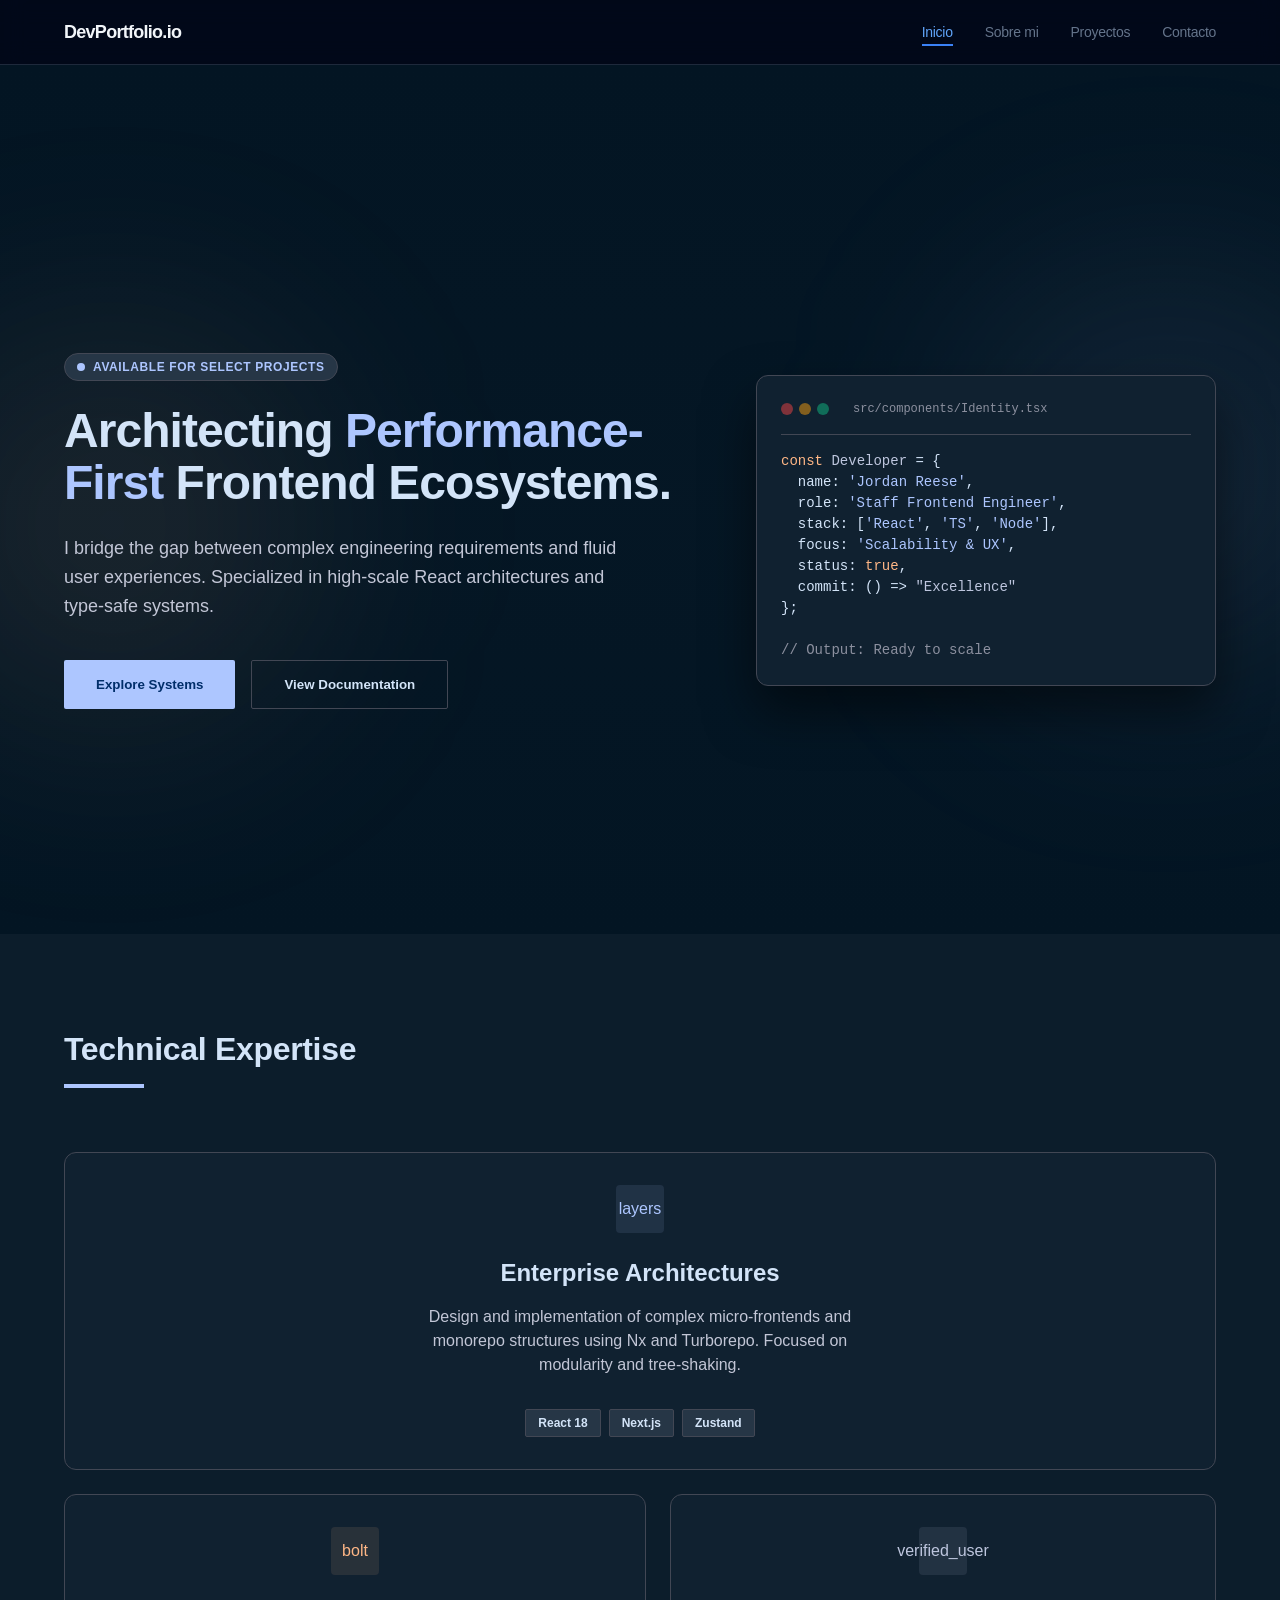
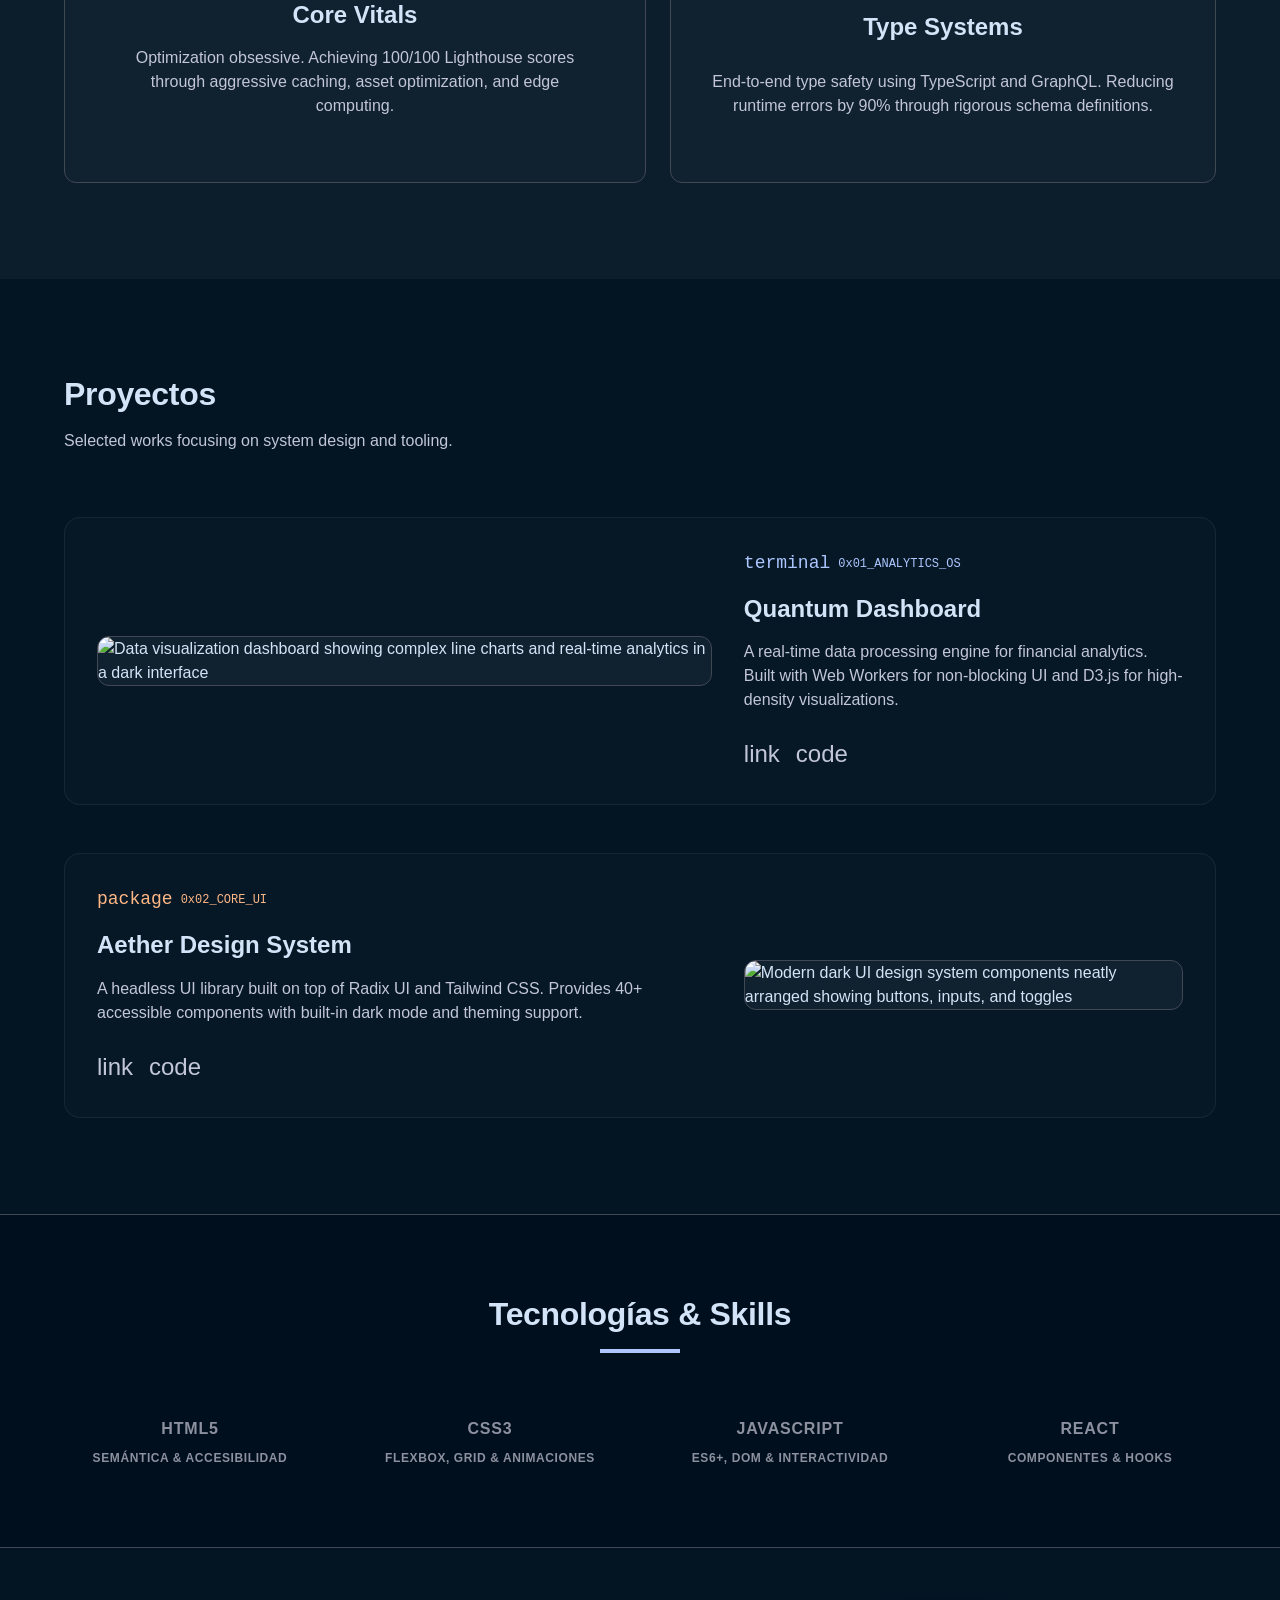
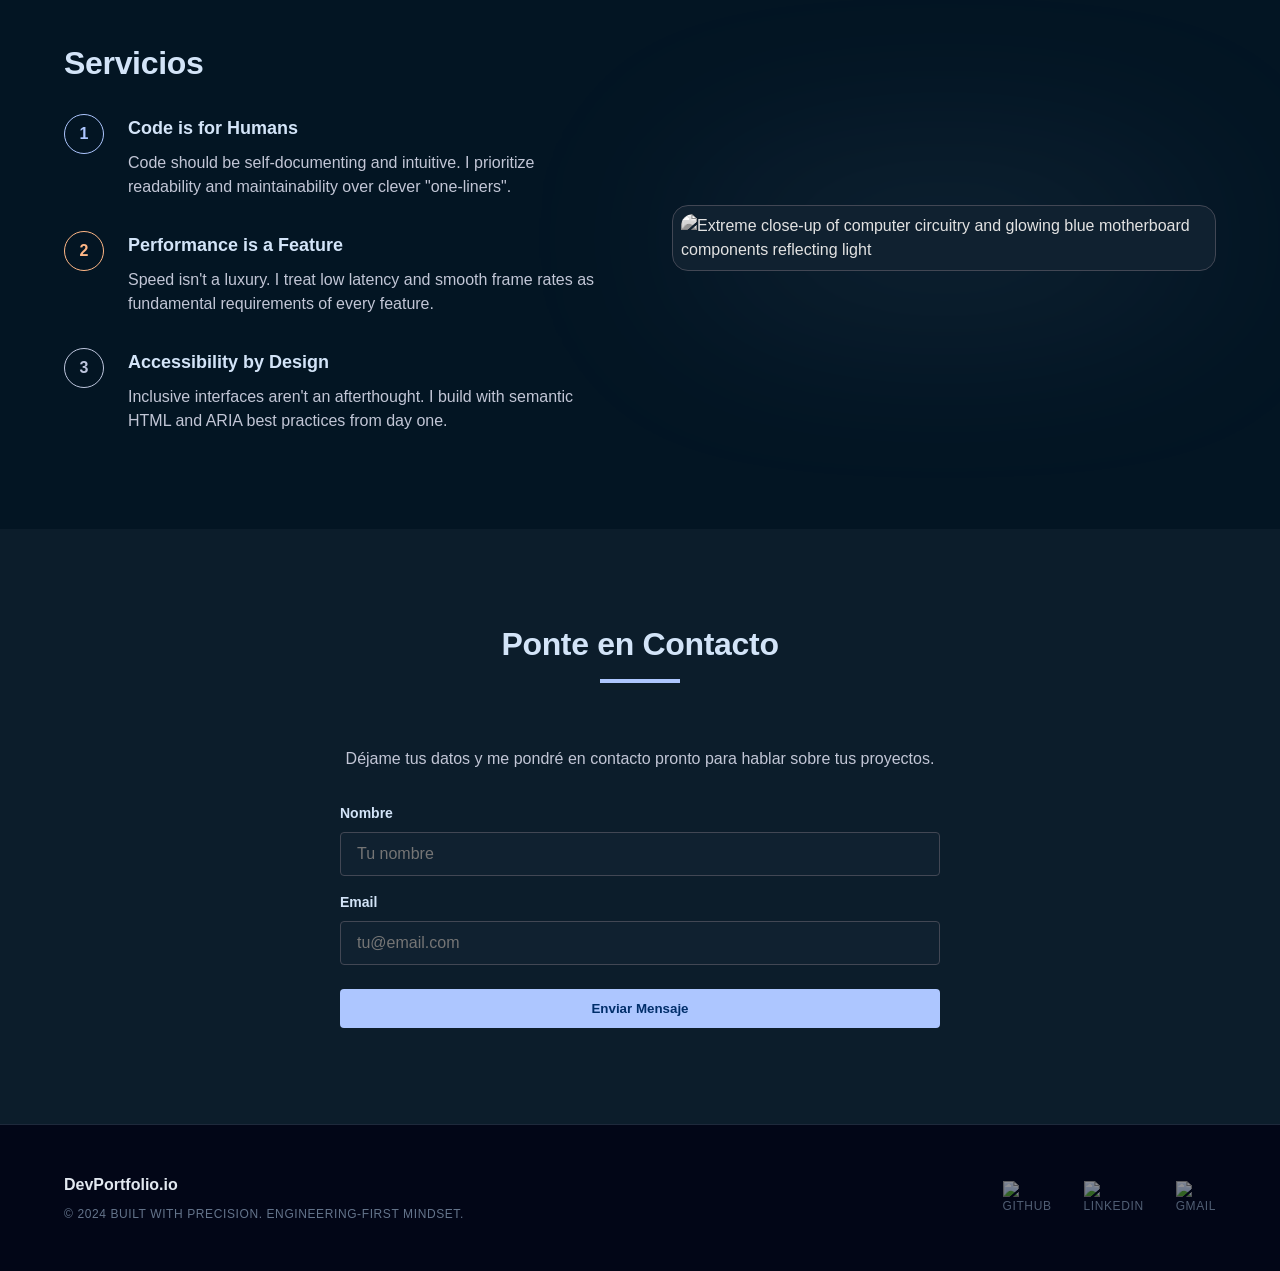
==== src/container/index.html @ 3ff3a83b "first commit" ====
<!DOCTYPE html>
<html lang="en">

<head>
    <meta charset="UTF-8" />
    <meta name="viewport" content="width=device-width, initial-scale=1.0" />
    <title>DevPortfolio.io</title>

    <!-- Fonts -->
    <link rel="preconnect" href="https://fonts.googleapis.com" />
    <link rel="preconnect" href="https://fonts.gstatic.com" crossorigin />
    <link rel="stylesheet" href="/src/assets/css/styles.css" />
</head>

<body>
    <!-- Nav -->
    <nav class="nav">
        <div class="nav__inner">
            <div class="nav__logo font-grotesk">DevPortfolio.io</div>

            <ul class="nav__links font-grotesk">
                <li><a href="#" class="active">Inicio</a></li>
                <li><a href="#">Sobre mi</a></li>
                <li><a href="#">Proyectos</a></li>
                <li><a href="#">Contacto</a></li>
            </ul>
        </div>
    </nav>

    <main style="padding-top:64px;">

        <!-- ══════════ HERO ══════════ -->
        <section class="hero">
            <div class="hero__bg">
                <div class="hero__bg-gradient"></div>
                <div class="hero__glow-right"></div>
                <div class="hero__glow-left"></div>
            </div>

            <div class="hero__content">

                <!-- Left column -->
                <div>
                    <div class="hero__badge">
                        <span class="hero__badge-dot"></span>
                        <span class="hero__badge-text">Available for select projects</span>
                    </div>

                    <h1 class="hero__title">
                        Architecting <span class="accent">Performance-First</span> Frontend Ecosystems.
                    </h1>

                    <p class="hero__description">
                        I bridge the gap between complex engineering requirements and fluid user experiences.
                        Specialized in high-scale React architectures and type-safe systems.
                    </p>

                    <div class="hero__buttons">
                        <button class="btn-solid font-grotesk">Explore Systems</button>
                        <button class="btn-outline font-grotesk">View Documentation</button>
                    </div>
                </div>

                <!-- Right column — code card -->
                <div class="hero__code-card">
                    <div class="hero__code-header">
                        <div class="hero__dots">
                            <div class="hero__dot hero__dot--red"></div>
                            <div class="hero__dot hero__dot--amber"></div>
                            <div class="hero__dot hero__dot--green"></div>
                        </div>
                        <span class="hero__code-filename">src/components/Identity.tsx</span>
                    </div>
                    <pre class="hero__code-block"><span class="code-keyword">const</span> <span class="code-secondary">Developer</span> = {
  name: <span class="code-string">'Jordan Reese'</span>,
  role: <span class="code-string">'Staff Frontend Engineer'</span>,
  stack: [<span class="code-string">'React'</span>, <span class="code-string">'TS'</span>, <span class="code-string">'Node'</span>],
  focus: <span class="code-string">'Scalability &amp; UX'</span>,
  status: <span class="code-keyword">true</span>,
  commit: () =&gt; <span class="code-secondary">"Excellence"</span>
};

<span class="code-comment">// Output: Ready to scale</span></pre>
                </div>

            </div>
        </section>

        <!-- ══════════ About ══════════ -->
        <section class="expertise">
            <div class="container">
                <div class="section-header">
                    <h2 class="section-title">Technical Expertise</h2>
                    <div class="section-underline"></div>
                </div>

                <div class="bento-grid">

                    <!-- Enterprise Architectures — wide -->
                    <div class="bento-card bento-card--primary bento-card--wide">
                        <div>
                            <div class="bento-icon bento-icon--primary">
                                <span class="material-symbols-outlined">layers</span>
                            </div>
                            <h3 class="bento-title">Enterprise Architectures</h3>
                            <p class="bento-description">
                                Design and implementation of complex micro-frontends and monorepo structures
                                using Nx and Turborepo. Focused on modularity and tree-shaking.
                            </p>
                        </div>
                        <div class="bento-tags">
                            <span class="bento-tag">React 18</span>
                            <span class="bento-tag">Next.js</span>
                            <span class="bento-tag">Zustand</span>
                        </div>
                    </div>

                    <!-- Core Vitals -->
                    <div class="bento-card bento-card--tertiary">
                        <div class="bento-icon bento-icon--tertiary">
                            <span class="material-symbols-outlined">bolt</span>
                        </div>
                        <h3 class="bento-title">Core Vitals</h3>
                        <p class="bento-description">
                            Optimization obsessive. Achieving 100/100 Lighthouse scores through aggressive
                            caching, asset optimization, and edge computing.
                        </p>
                    </div>

                    <!-- Type Systems -->
                    <div class="bento-card bento-card--secondary">
                        <div class="bento-icon bento-icon--secondary">
                            <span class="material-symbols-outlined">verified_user</span>
                        </div>
                        <h3 class="bento-title">Type Systems</h3>
                        <p class="bento-description">
                            End-to-end type safety using TypeScript and GraphQL. Reducing runtime errors
                            by 90% through rigorous schema definitions.
                        </p>
                    </div>
                </div>
            </div>
        </section>

        <!-- ══════════ PROJECTS ══════════ -->
        <section class="projects">
            <div class="container">

                <div class="projects__header">
                    <div>
                        <h2 class="section-title">Proyectos</h2>
                        <p class="projects__subtitle">Selected works focusing on system design and tooling.</p>
                    </div>
                </div>

                <div class="projects__list">

                    <!-- Project 1 -->
                    <div class="project-card project-card--primary">
                        <div class="project-card__image-wrap">
                            <img src="https://lh3.googleusercontent.com/aida-public/[base64]"
                                alt="Data visualization dashboard showing complex line charts and real-time analytics in a dark interface" />
                        </div>
                        <div class="project-card__meta">
                            <div class="project-card__label project-card__label--primary">
                                <span class="material-symbols-outlined" style="font-size:18px;">terminal</span>
                                0x01_ANALYTICS_OS
                            </div>
                            <h3 class="project-card__title">Quantum Dashboard</h3>
                            <p class="project-card__description">
                                A real-time data processing engine for financial analytics. Built with Web Workers
                                for non-blocking UI and D3.js for high-density visualizations.
                            </p>
                            <div class="project-card__actions">
                                <span class="material-symbols-outlined project-card__icon">link</span>
                                <span class="material-symbols-outlined project-card__icon">code</span>
                            </div>
                        </div>
                    </div>

                    <!-- Project 2 -->
                    <div class="project-card project-card--tertiary project-card--reversed">
                        <div class="project-card__meta">
                            <div class="project-card__label project-card__label--tertiary">
                                <span class="material-symbols-outlined" style="font-size:18px;">package</span>
                                0x02_CORE_UI
                            </div>
                            <h3 class="project-card__title">Aether Design System</h3>
                            <p class="project-card__description">
                                A headless UI library built on top of Radix UI and Tailwind CSS. Provides 40+
                                accessible components with built-in dark mode and theming support.
                            </p>
                            <div class="project-card__actions">
                                <span class="material-symbols-outlined project-card__icon">link</span>
                                <span class="material-symbols-outlined project-card__icon">code</span>
                            </div>
                        </div>
                        <div class="project-card__image-wrap">
                            <img src="https://lh3.googleusercontent.com/aida-public/[base64]"
                                alt="Modern dark UI design system components neatly arranged showing buttons, inputs, and toggles" />
                        </div>
                    </div>

                </div>
            </div>
        </section>

        <!-- ══════════ SKILLS ══════════ -->
        <section class="stats">
            <div class="container">
                <div class="section-header" style="text-align: center;">
                    <h2 class="section-title">Tecnologías & Skills</h2>
                    <div class="section-underline" style="margin-left: auto; margin-right: auto;"></div>
                </div>
                <div class="stats__grid">
                    <div>
                        <div class="stats__label" style="font-size: 16px; font-weight: 700; margin-bottom: 8px;">HTML5</div>
                        <div class="stats__label">Semántica & Accesibilidad</div>
                    </div>
                    <div>
                        <div class="stats__label" style="font-size: 16px; font-weight: 700; margin-bottom: 8px;">CSS3</div>
                        <div class="stats__label">Flexbox, Grid & Animaciones</div>
                    </div>
                    <div>
                        <div class="stats__label" style="font-size: 16px; font-weight: 700; margin-bottom: 8px;">JavaScript</div>
                        <div class="stats__label">ES6+, DOM & Interactividad</div>
                    </div>
                    <div>
                        <div class="stats__label" style="font-size: 16px; font-weight: 700; margin-bottom: 8px;">React</div>
                        <div class="stats__label">Componentes & Hooks</div>
                    </div>
                </div>
            </div>
        </section>

        <!-- ══════════ Servicios ══════════ -->
        <section class="philosophy">
            <div class="container">
                <div class="philosophy__grid">

                    <div>
                        <h2 class="philosophy__title">Servicios</h2>
                        <div class="philosophy__list">

                            <div class="philosophy__item">
                                <div class="philosophy__number philosophy__number--primary">1</div>
                                <div>
                                    <div class="philosophy__item-title">Code is for Humans</div>
                                    <p class="philosophy__item-description">
                                        Code should be self-documenting and intuitive. I prioritize readability
                                        and maintainability over clever "one-liners".
                                    </p>
                                </div>
                            </div>

                            <div class="philosophy__item">
                                <div class="philosophy__number philosophy__number--tertiary">2</div>
                                <div>
                                    <div class="philosophy__item-title">Performance is a Feature</div>
                                    <p class="philosophy__item-description">
                                        Speed isn't a luxury. I treat low latency and smooth frame rates as
                                        fundamental requirements of every feature.
                                    </p>
                                </div>
                            </div>

                            <div class="philosophy__item">
                                <div class="philosophy__number philosophy__number--secondary">3</div>
                                <div>
                                    <div class="philosophy__item-title">Accessibility by Design</div>
                                    <p class="philosophy__item-description">
                                        Inclusive interfaces aren't an afterthought. I build with semantic HTML
                                        and ARIA best practices from day one.
                                    </p>
                                </div>
                            </div>

                        </div>
                    </div>

                    <div class="philosophy__image-wrap">
                        <div class="philosophy__image-glow"></div>
                        <div class="philosophy__image-card">
                            <img src="https://lh3.googleusercontent.com/aida-public/[base64]"
                                alt="Extreme close-up of computer circuitry and glowing blue motherboard components reflecting light" />
                        </div>
                    </div>

                </div>
            </div>
        </section>

        <!-- ══════════ CONTACT FORM ══════════ -->
        <section class="expertise" style="padding: 96px 0; background: var(--color-surface-container-low);">
            <div class="container">
                <div class="section-header" style="text-align: center;">
                    <h2 class="section-title">Ponte en Contacto</h2>
                    <div class="section-underline" style="margin: 16px auto 0 auto;"></div>
                </div>

                <div style="max-width: 600px; margin: 48px auto 0 auto;">
                    <p style="text-align: center; color: var(--color-on-surface-variant); margin-bottom: 32px;">
                        Déjame tus datos y me pondré en contacto pronto para hablar sobre tus proyectos.
                    </p>

                    <form style="display: flex; flex-direction: column; gap: 16px;">
                        <div>
                            <label style="display: block; color: var(--color-on-surface); font-weight: 600; margin-bottom: 8px; font-size: 14px;">Nombre</label>
                            <input type="text" placeholder="Tu nombre" style="width: 100%; padding: 12px 16px; background: var(--color-surface-container); border: 1px solid var(--color-outline-variant); border-radius: var(--radius-lg); color: var(--color-on-surface); font-family: inherit; font-size: 16px; transition: border-color .2s;" onmouseover="this.style.borderColor='var(--color-primary)'" onmouseout="this.style.borderColor='var(--color-outline-variant)'" onfocus="this.style.borderColor='var(--color-primary)'" onblur="this.style.borderColor='var(--color-outline-variant)'" required>
                        </div>
                        <div>
                            <label style="display: block; color: var(--color-on-surface); font-weight: 600; margin-bottom: 8px; font-size: 14px;">Email</label>
                            <input type="email" placeholder="tu@email.com" style="width: 100%; padding: 12px 16px; background: var(--color-surface-container); border: 1px solid var(--color-outline-variant); border-radius: var(--radius-lg); color: var(--color-on-surface); font-family: inherit; font-size: 16px; transition: border-color .2s;" onmouseover="this.style.borderColor='var(--color-primary)'" onmouseout="this.style.borderColor='var(--color-outline-variant)'" onfocus="this.style.borderColor='var(--color-primary)'" onblur="this.style.borderColor='var(--color-outline-variant)'" required>
                        </div>
                        <button type="submit" style="padding: 12px 24px; background: var(--color-primary); color: var(--color-on-primary); border: none; border-radius: var(--radius-lg); font-weight: 700; font-family: 'Space Grotesk', sans-serif; cursor: pointer; transition: opacity .2s; margin-top: 8px;" onmouseover="this.style.opacity='0.8'" onmouseout="this.style.opacity='1'">Enviar Mensaje</button>
                    </form>
                </div>
            </div>
        </section>

    </main>

    <!-- ══════════ FOOTER ══════════ -->
    <footer class="footer">
        <div class="footer__inner">
            <div>
                <div class="footer__brand">DevPortfolio.io</div>
                <p class="footer__copy">© 2024 Built with Precision. Engineering-first mindset.</p>
            </div>
            <nav class="footer__links" aria-label="Footer links">
                <a href="#" class="footer__link"><img src="https://cdn.jsdelivr.net/npm/simple-icons@v10/icons/github.svg" alt="GitHub" width="16" height="16"> GitHub</a>
                <a href="#" class="footer__link"><img src="https://cdn.jsdelivr.net/npm/simple-icons@v10/icons/linkedin.svg" alt="LinkedIn" width="16" height="16"> LinkedIn</a>
                <a href="#" class="footer__link"><img src="https://cdn.jsdelivr.net/npm/simple-icons@v10/icons/gmail.svg" alt="Gmail" width="16" height="16"> Gmail</a>
            </nav>
        </div>
    </footer>

    <script src="main.js"></script>
</body>

</html>
---- src/assets/css/styles.css ----
/* ─── Reset & Base ─── */
*, *::before, *::after { box-sizing: border-box; margin: 0; padding: 0; }

html { scroll-behavior: smooth; }

/* ─── CSS Variables (Colors & Spacing) ─── */
:root {
  --color-background:          #031523;
  --color-surface:             #031523;
  --color-surface-dim:         #031523;
  --color-surface-bright:      #2a3b4a;
  --color-surface-container-lowest: #000f1d;
  --color-surface-container-low:    #0c1d2b;
  --color-surface-container:        #102130;
  --color-surface-container-high:   #1b2b3a;
  --color-surface-container-highest:#263646;
  --color-surface-variant:     #263646;

  --color-primary:             #adc6ff;
  --color-primary-fixed:       #d8e2ff;
  --color-primary-fixed-dim:   #adc6ff;
  --color-primary-container:   #4d8eff;
  --color-inverse-primary:     #005ac2;
  --color-on-primary:          #002e6a;
  --color-on-primary-fixed:    #001a42;
  --color-on-primary-fixed-variant: #004395;
  --color-on-primary-container:#00285d;

  --color-secondary:           #bec6de;
  --color-secondary-fixed:     #dae2fa;
  --color-secondary-fixed-dim: #bec6de;
  --color-secondary-container: #3e475a;
  --color-on-secondary:        #283042;
  --color-on-secondary-fixed:  #131c2d;
  --color-on-secondary-fixed-variant: #3e475a;
  --color-on-secondary-container: #acb5cc;

  --color-tertiary:            #ffb786;
  --color-tertiary-fixed:      #ffdcc6;
  --color-tertiary-fixed-dim:  #ffb786;
  --color-tertiary-container:  #df7412;
  --color-on-tertiary:         #502400;
  --color-on-tertiary-fixed:   #311400;
  --color-on-tertiary-fixed-variant: #723600;
  --color-on-tertiary-container: #461f00;

  --color-error:               #ffb4ab;
  --color-error-container:     #93000a;
  --color-on-error:            #690005;
  --color-on-error-container:  #ffdad6;

  --color-on-surface:          #d3e4f8;
  --color-on-surface-variant:  #c2c6d6;
  --color-on-background:       #d3e4f8;
  --color-outline:             #8c909f;
  --color-outline-variant:     #424754;
  --color-inverse-surface:     #d3e4f8;
  --color-inverse-on-surface:  #223241;
  --color-surface-tint:        #adc6ff;

  /* Spacing */
  --sp-xs:  4px;
  --sp-sm:  8px;
  --sp-md:  16px;
  --sp-lg:  24px;
  --sp-xl:  48px;
  --sp-gutter: 24px;
  --container-max: 1200px;

  /* Border radius */
  --radius:    2px;
  --radius-lg: 4px;
  --radius-xl: 8px;
  --radius-full: 12px;
}


body {
  background-color: var(--color-background);
  color: var(--color-on-surface);
  font-family: 'Inter', sans-serif;
  font-size: 16px;
  line-height: 1.5;
  -webkit-font-smoothing: antialiased;
}

a { text-decoration: none; color: inherit; }
img { display: block; max-width: 100%; }
button { cursor: pointer; border: none; font-family: inherit; }
pre { font-family: Monaco, Menlo, Consolas, 'Courier New', monospace; }
::selection { background: rgba(173,198,255,.3); }

/* ─── Typography helpers ─── */
.font-grotesk  { font-family: 'Space Grotesk', sans-serif; }

/* ─── Layout Utilities ─── */
.container {
  max-width: var(--container-max);
  margin: 0 auto;
  padding: 0 var(--sp-gutter);
  width: 100%;
}

/* ─── Material Symbols tweak ─── */
.material-symbols-outlined {
  font-variation-settings: 'FILL' 0, 'wght' 400, 'GRAD' 0, 'opsz' 24;
  vertical-align: middle;
}

/* ══════════════════════════════════
   NAV
══════════════════════════════════ */
.nav {
  position: fixed;
  top: 0;
  left: 0;
  width: 100%;
  z-index: 50;
  border-bottom: 1px solid #1e293b;
  background: rgba(2, 6, 23, .80);
  backdrop-filter: blur(12px);
}

.nav__inner {
  display: flex;
  align-items: center;
  justify-content: space-between;
  height: 64px;
  max-width: var(--container-max);
  margin: 0 auto;
  padding: 0 var(--sp-gutter);
  font-family: 'Space Grotesk', sans-serif;
  font-size: 14px;
  letter-spacing: -.02em;
}

.nav__logo {
  font-size: 18px;
  font-weight: 700;
  letter-spacing: -.04em;
  color: #f1f5f9;
}

.nav__links {
  display: flex;
  align-items: center;
  gap: 32px;
  list-style: none;
}

.nav__links a {
  color: #64748b;
  transition: color .2s;
}
.nav__links a:hover { color: #f1f5f9; }
.nav__links a.active {
  color: #60a5fa;
  border-bottom: 2px solid #3b82f6;
  padding-bottom: 4px;
}



/* ══════════════════════════════════
   HERO
══════════════════════════════════ */
.hero {
  position: relative;
  min-height: 870px;
  display: flex;
  align-items: center;
  overflow: hidden;
  padding-top: 64px;
}

.hero__bg {
  position: absolute;
  inset: 0;
  z-index: 0;
}
.hero__bg-gradient {
  position: absolute;
  inset: 0;
  background: linear-gradient(to bottom, var(--color-background), rgba(12,29,43,.2), var(--color-background));
}
.hero__glow-right {
  position: absolute;
  top: 25%;
  right: -80px;
  width: 384px;
  height: 384px;
  background: rgba(173,198,255,.10);
  filter: blur(120px);
  border-radius: 50%;
}
.hero__glow-left {
  position: absolute;
  bottom: 25%;
  left: -80px;
  width: 384px;
  height: 384px;
  background: rgba(255,183,134,.10);
  filter: blur(120px);
  border-radius: 50%;
}

.hero__content {
  position: relative;
  z-index: 10;
  max-width: var(--container-max);
  margin: 0 auto;
  padding: 0 var(--sp-gutter);
  width: 100%;
  display: grid;
  grid-template-columns: 1fr;
  gap: 48px;
  align-items: center;
}

.hero__badge {
  display: inline-flex;
  align-items: center;
  gap: 8px;
  padding: 4px 12px;
  background: var(--color-surface-container-highest);
  border: 1px solid var(--color-outline-variant);
  border-radius: 999px;
  margin-bottom: 24px;
}
.hero__badge-dot {
  width: 8px;
  height: 8px;
  border-radius: 50%;
  background: var(--color-primary);
  animation: pulse 2s infinite;
}
@keyframes pulse {
  0%,100% { opacity: 1; }
  50%      { opacity: .4; }
}
.hero__badge-text {
  font-family: 'Inter', sans-serif;
  font-size: 12px;
  font-weight: 600;
  letter-spacing: .05em;
  text-transform: uppercase;
  color: var(--color-primary);
}

.hero__title {
  font-family: 'Space Grotesk', sans-serif;
  font-size: 48px;
  font-weight: 700;
  line-height: 1.1;
  letter-spacing: -.02em;
  color: var(--color-on-surface);
  margin-bottom: 24px;
}
.hero__title .accent { color: var(--color-primary); }

.hero__description {
  font-size: 18px;
  line-height: 1.6;
  color: var(--color-on-surface-variant);
  max-width: 560px;
  margin-bottom: 40px;
}

.hero__buttons {
  display: flex;
  flex-wrap: wrap;
  gap: 16px;
}

.btn-solid {
  background: var(--color-primary);
  color: var(--color-on-primary);
  padding: 16px 32px;
  font-weight: 700;
  border-radius: var(--radius);
  transition: background .2s;
  font-family: 'Space Grotesk', sans-serif;
}
.btn-solid:hover { background: var(--color-primary-container); }

.btn-outline {
  border: 1px solid var(--color-outline-variant);
  color: var(--color-on-surface);
  padding: 16px 32px;
  font-weight: 700;
  border-radius: var(--radius);
  background: transparent;
  transition: background .2s;
  font-family: 'Space Grotesk', sans-serif;
}
.btn-outline:hover { background: var(--color-surface-variant); }

/* Code card */
.hero__code-card {
  display: none;
  background: var(--color-surface-container);
  border: 1px solid var(--color-outline-variant);
  padding: 24px;
  border-radius: var(--radius-full);
  box-shadow: 0 25px 50px rgba(0,0,0,.5);
}
.hero__code-header {
  display: flex;
  align-items: center;
  gap: 8px;
  margin-bottom: 16px;
  border-bottom: 1px solid var(--color-outline-variant);
  padding-bottom: 16px;
}
.hero__dots { display: flex; gap: 6px; }
.hero__dot {
  width: 12px;
  height: 12px;
  border-radius: 50%;
}
.hero__dot--red   { background: rgba(239,68,68,.5); }
.hero__dot--amber { background: rgba(245,158,11,.5); }
.hero__dot--green { background: rgba(16,185,129,.5); }
.hero__code-filename {
  font-family: Monaco, Menlo, Consolas, 'Courier New', monospace;
  font-size: 12px;
  color: var(--color-outline);
  margin-left: 16px;
}
.hero__code-block {
  font-family: Monaco, Menlo, Consolas, 'Courier New', monospace;
  font-size: 14px;
  line-height: 1.5;
  color: var(--color-on-surface);
}
.code-keyword { color: var(--color-tertiary); }
.code-string  { color: var(--color-primary); }
.code-comment { color: var(--color-outline); }
.code-secondary { color: var(--color-secondary); }

/* ══════════════════════════════════
   EXPERTISE (BENTO)
══════════════════════════════════ */
.expertise {
  padding: 96px 0;
  background: var(--color-surface-container-low);
}

.section-header { margin-bottom: 64px; text-align: left; }
.section-title {
  font-family: 'Space Grotesk', sans-serif;
  font-size: 32px;
  font-weight: 600;
  line-height: 1.2;
  letter-spacing: -.01em;
  color: var(--color-on-surface);
  margin-bottom: 16px;
}
.section-underline {
  width: 80px;
  height: 4px;
  background: var(--color-primary);
}

.bento-grid {
  display: grid;
  grid-template-columns: 1fr;
  gap: 24px;
  margin: 0 auto;
}

.bento-card {
  background: var(--color-surface-container);
  border: 1px solid var(--color-outline-variant);
  padding: 32px;
  border-radius: var(--radius-full);
  transition: border-color .25s;
  display: flex;
  flex-direction: column;
  justify-content: space-between;
  align-items: center;
  text-align: center;
}
.bento-card--primary:hover   { border-color: rgba(173,198,255,.5); }
.bento-card--tertiary:hover  { border-color: rgba(255,183,134,.5); }
.bento-card--secondary:hover { border-color: rgba(190,198,222,.5); }

.bento-icon {
  width: 48px;
  height: 48px;
  border-radius: var(--radius-lg);
  display: flex;
  align-items: center;
  justify-content: center;
  margin: 0 auto 24px auto;
  flex-shrink: 0;
}
.bento-icon--primary   { background: rgba(173,198,255,.1); color: var(--color-primary); }
.bento-icon--tertiary  { background: rgba(255,183,134,.1); color: var(--color-tertiary); }
.bento-icon--secondary { background: rgba(190,198,222,.1); color: var(--color-secondary); }

.bento-title {
  font-family: 'Space Grotesk', sans-serif;
  font-size: 24px;
  font-weight: 600;
  line-height: 1.3;
  color: var(--color-on-surface);
  margin-bottom: 16px;
}
.bento-description {
  font-size: 16px;
  line-height: 1.5;
  color: var(--color-on-surface-variant);
  margin-bottom: 32px;
  max-width: 480px;
}

.bento-tags { display: flex; flex-wrap: wrap; gap: 8px; justify-content: center; }
.bento-tag {
  padding: 4px 12px;
  background: var(--color-surface-container-highest);
  border: 1px solid var(--color-outline-variant);
  font-size: 12px;
  font-weight: 700;
  border-radius: var(--radius);
  color: var(--color-on-surface);
}

/* ══════════════════════════════════
   PROJECTS
══════════════════════════════════ */
.projects { padding: 96px 0; }

.projects__header {
  display: flex;
  justify-content: space-between;
  align-items: flex-end;
  margin-bottom: 64px;
  flex-wrap: wrap;
  gap: 16px;
}
.projects__subtitle {
  font-size: 16px;
  color: var(--color-on-surface-variant);
  margin-top: 4px;
}

.projects__list { display: flex; flex-direction: column; gap: 48px; }

.project-card {
  position: relative;
  display: grid;
  grid-template-columns: 1fr;
  gap: 32px;
  align-items: center;
  background: rgba(16,33,48,.3);
  padding: 32px;
  border-radius: 16px;
  border: 1px solid rgba(66,71,84,.3);
  transition: border-color .25s;
}
.project-card--primary:hover  { border-color: rgba(173,198,255,.4); }
.project-card--tertiary:hover { border-color: rgba(255,183,134,.4); }

.project-card__image-wrap {
  overflow: hidden;
  border-radius: var(--radius-full);
  background: var(--color-surface-container);
  border: 1px solid var(--color-outline-variant);
}
.project-card__image-wrap img {
  width: 100%;
  height: auto;
  object-fit: cover;
  transition: transform .5s;
}
.project-card:hover .project-card__image-wrap img { transform: scale(1.05); }

.project-card__label {
  display: flex;
  align-items: center;
  gap: 8px;
  font-family: Monaco, Menlo, Consolas, 'Courier New', monospace;
  font-size: 12px;
  margin-bottom: 16px;
}
.project-card__label--primary  { color: var(--color-primary); }
.project-card__label--tertiary { color: var(--color-tertiary); }

.project-card__title {
  font-family: 'Space Grotesk', sans-serif;
  font-size: 24px;
  font-weight: 600;
  line-height: 1.3;
  color: var(--color-on-surface);
  margin-bottom: 16px;
}
.project-card__description {
  font-size: 16px;
  line-height: 1.5;
  color: var(--color-on-surface-variant);
  margin-bottom: 24px;
}
.project-card__actions {
  display: flex;
  gap: 16px;
}
.project-card__icon {
  color: var(--color-on-surface-variant);
  cursor: pointer;
  transition: color .2s;
  font-size: 24px;
}
.project-card--primary  .project-card__icon:hover { color: var(--color-primary); }
.project-card--tertiary .project-card__icon:hover { color: var(--color-tertiary); }

/* ══════════════════════════════════
   STATS
══════════════════════════════════ */
.stats {
  padding: 80px 0;
  border-top:    1px solid var(--color-outline-variant);
  border-bottom: 1px solid var(--color-outline-variant);
  background: var(--color-surface-container-lowest);
}

.stats__grid {
  display: grid;
  grid-template-columns: repeat(2, 1fr);
  gap: 48px;
  text-align: center;
}

.stats__label {
  font-size: 12px;
  font-weight: 600;
  letter-spacing: .05em;
  text-transform: uppercase;
  color: var(--color-outline);
}

/* ══════════════════════════════════
   PHILOSOPHY
══════════════════════════════════ */
.philosophy {
  padding: 96px 0;
  position: relative;
  overflow: hidden;
}

.philosophy__grid {
  display: grid;
  grid-template-columns: 1fr;
  gap: 64px;
  align-items: center;
}

.philosophy__title {
  font-family: 'Space Grotesk', sans-serif;
  font-size: 32px;
  font-weight: 600;
  line-height: 1.2;
  letter-spacing: -.01em;
  color: var(--color-on-surface);
  margin-bottom: 32px;
}

.philosophy__list { display: flex; flex-direction: column; gap: 32px; }

.philosophy__item {
  display: flex;
  gap: 24px;
}
.philosophy__number {
  flex-shrink: 0;
  width: 40px;
  height: 40px;
  border-radius: 50%;
  display: flex;
  align-items: center;
  justify-content: center;
  font-weight: 700;
  font-size: 16px;
}
.philosophy__number--primary   { border: 1px solid var(--color-primary);   color: var(--color-primary); }
.philosophy__number--tertiary  { border: 1px solid var(--color-tertiary);  color: var(--color-tertiary); }
.philosophy__number--secondary { border: 1px solid var(--color-secondary); color: var(--color-secondary); }

.philosophy__item-title {
  font-size: 18px;
  font-weight: 700;
  color: var(--color-on-surface);
  margin-bottom: 8px;
  line-height: 1.6;
}
.philosophy__item-description {
  font-size: 16px;
  line-height: 1.5;
  color: var(--color-on-surface-variant);
}

/* Image panel */
.philosophy__image-wrap {
  position: relative;
}
.philosophy__image-glow {
  position: absolute;
  inset: 0;
  background: rgba(173,198,255,.2);
  filter: blur(100px);
  z-index: -1;
  border-radius: 50%;
}
.philosophy__image-card {
  background: var(--color-surface-container);
  border: 1px solid var(--color-outline-variant);
  padding: 8px;
  border-radius: 16px;
}
.philosophy__image-card img {
  border-radius: var(--radius-full);
  width: 100%;
  height: auto;
  filter: grayscale(1);
  transition: filter .7s;
}
.philosophy__image-card img:hover { filter: grayscale(0); }

/* ══════════════════════════════════
   FOOTER
══════════════════════════════════ */
.footer {
  border-top: 1px solid #1e293b;
  background: #020617;
}
.footer__inner {
  max-width: var(--container-max);
  margin: 0 auto;
  padding: 48px var(--sp-gutter);
  display: flex;
  flex-direction: column;
  gap: 24px;
  align-items: center;
  text-align: center;
}
.footer__brand {
  font-family: 'Space Grotesk', sans-serif;
  font-weight: 600;
  color: #e2e8f0;
  margin-bottom: 8px;
}
.footer__copy {
  font-family: 'Space Grotesk', sans-serif;
  font-size: 12px;
  letter-spacing: .05em;
  text-transform: uppercase;
  color: #64748b;
}
.footer__links {
  display: flex;
  gap: 32px;
  flex-wrap: wrap;
  justify-content: center;
}
.footer__link {
  font-family: 'Space Grotesk', sans-serif;
  font-size: 12px;
  letter-spacing: .05em;
  text-transform: uppercase;
  color: #64748b;
  opacity: .8;
  transition: color .2s, opacity .2s;
}
.footer__link:hover { color: #60a5fa; opacity: 1; }
.footer__link img {
  vertical-align: middle;
  margin-right: 8px;
  filter: brightness(0.7);
  transition: filter .2s;
}
.footer__link:hover img { filter: brightness(1); }

/* ══════════════════════════════════
   RESPONSIVE — md (768px)
══════════════════════════════════ */
@media (min-width: 768px) {
  .nav__links { display: flex; }

  .bento-grid {
    grid-template-columns: repeat(1, 1fr);
  }
  .bento-card--wide { grid-column: span 2; }

  .stats__grid { grid-template-columns: repeat(4, 1fr); }

  .footer__inner { flex-direction: row; justify-content: space-between; text-align: left; }
}

/* ══════════════════════════════════
   RESPONSIVE — lg (1024px)
══════════════════════════════════ */
@media (min-width: 1024px) {
  .hero__content { grid-template-columns: 7fr 5fr; }
  .hero__code-card { display: block; }

  .project-card { grid-template-columns: 7fr 5fr; }
  .project-card--reversed .project-card__image-wrap { order: 2; }
  .project-card--reversed .project-card__meta       { order: 1; }

  .philosophy__grid { grid-template-columns: repeat(2, 1fr); }

}

/* ══════════════════════════════════
   sm-only: hide image in bento
══════════════════════════════════ */
@media (max-width: 639px) {
  .bento-card--image .bento-card-img-wrap { display: none; }
}

/* ══════════════════════════════════
   Utility: hide on small
══════════════════════════════════ */
@media (max-width: 767px) {
  .nav__links { display: none; }
}
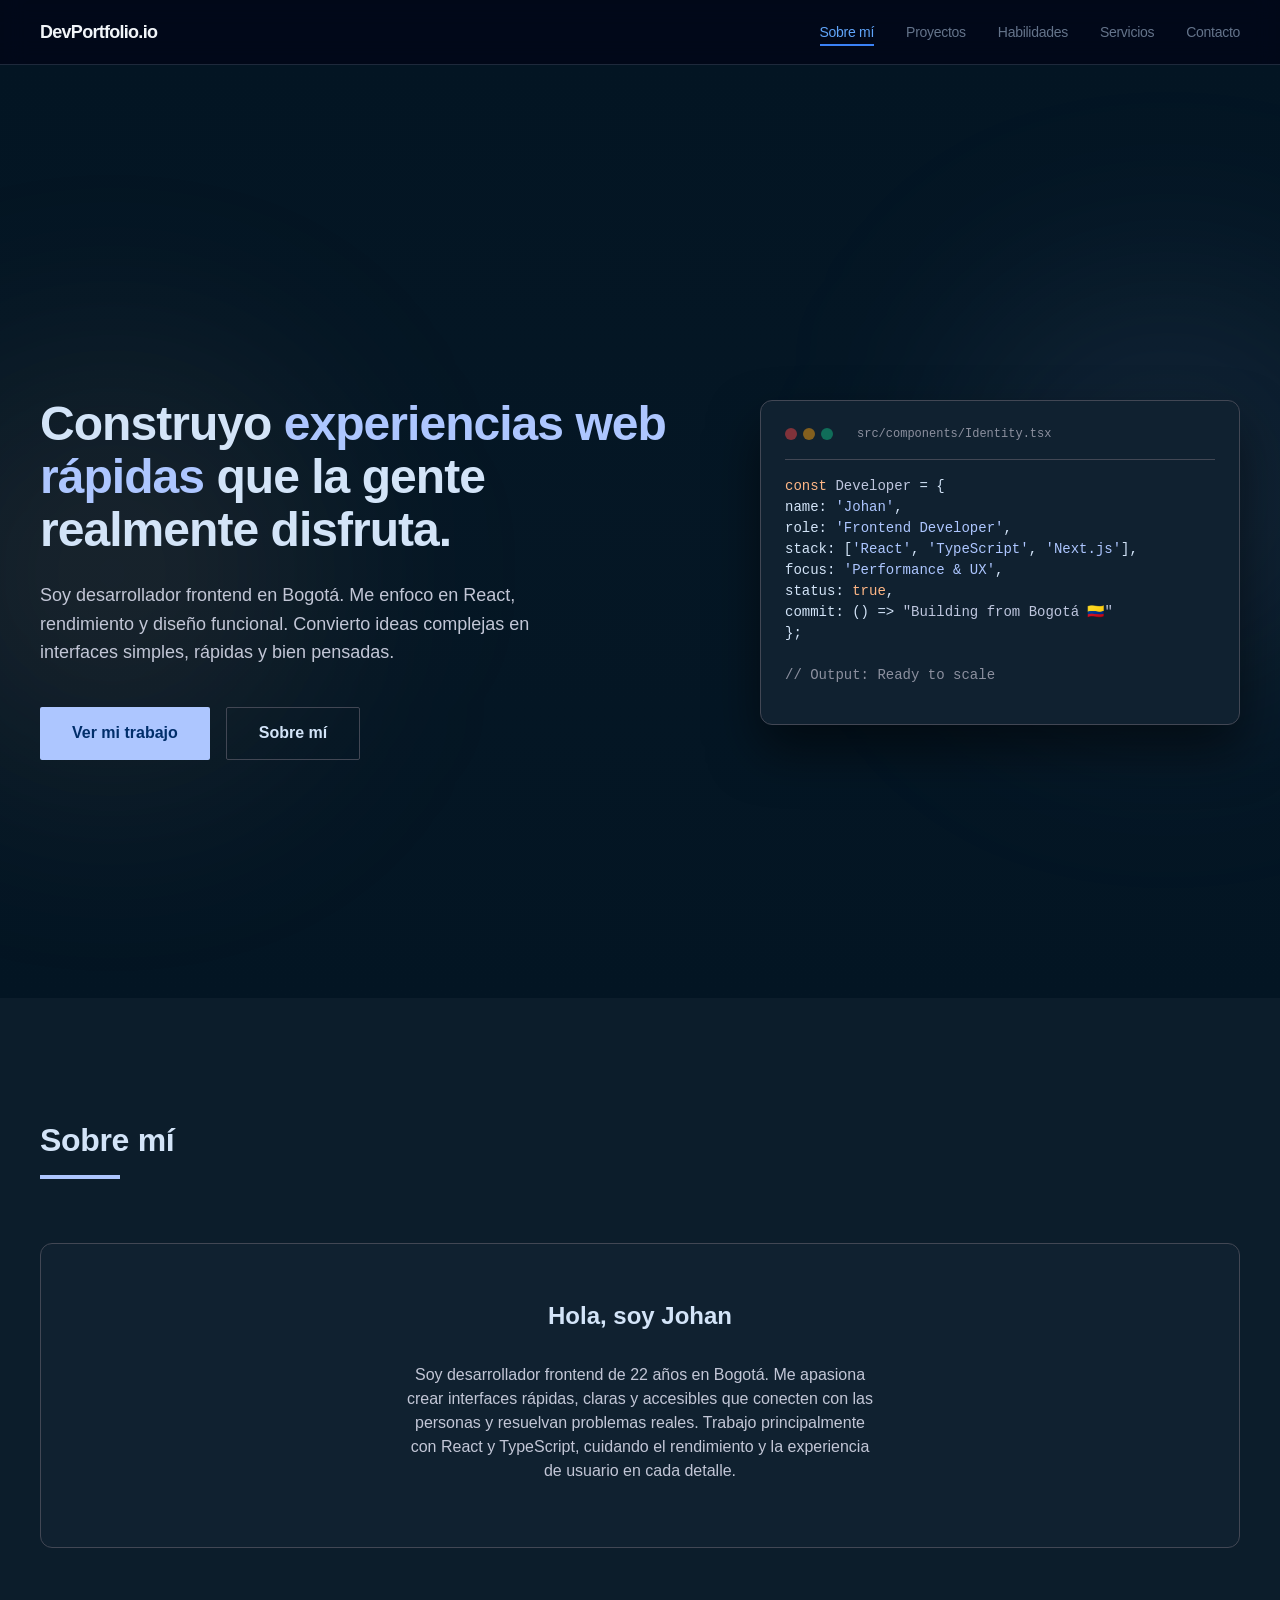
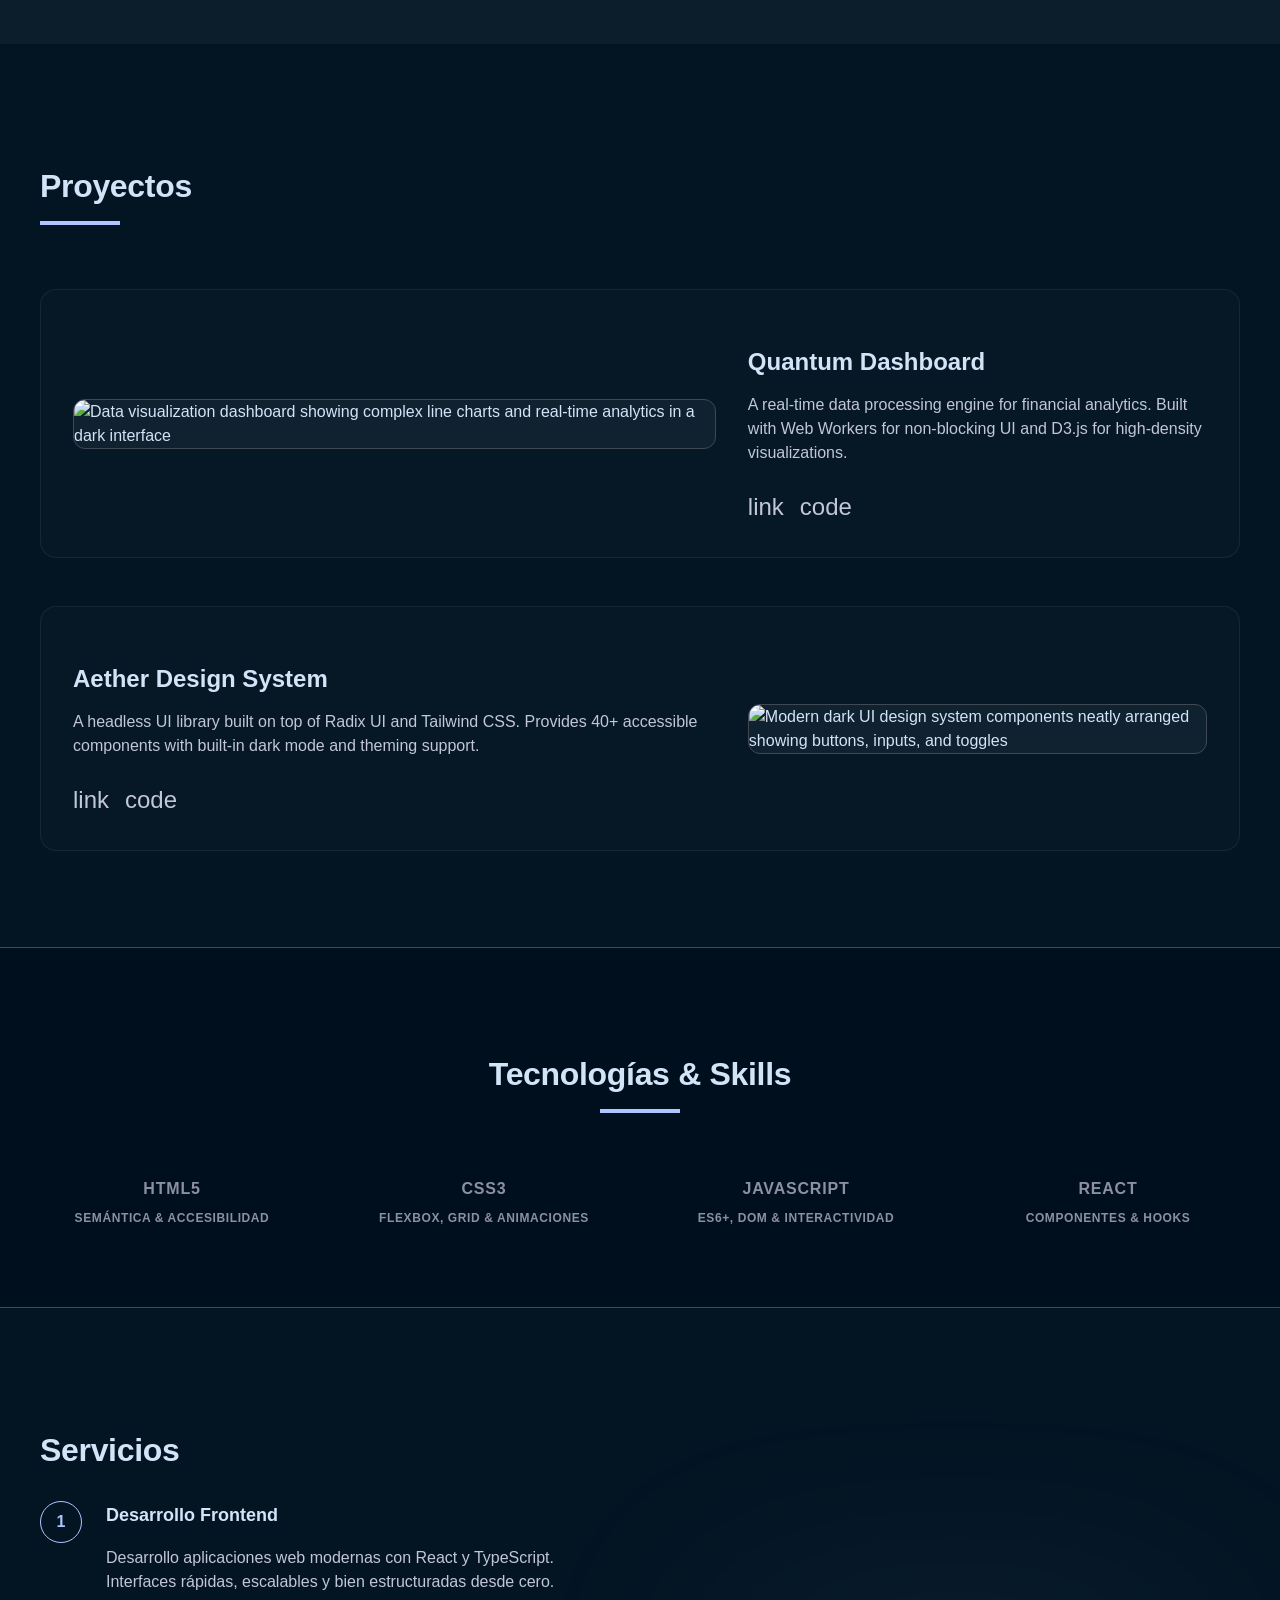
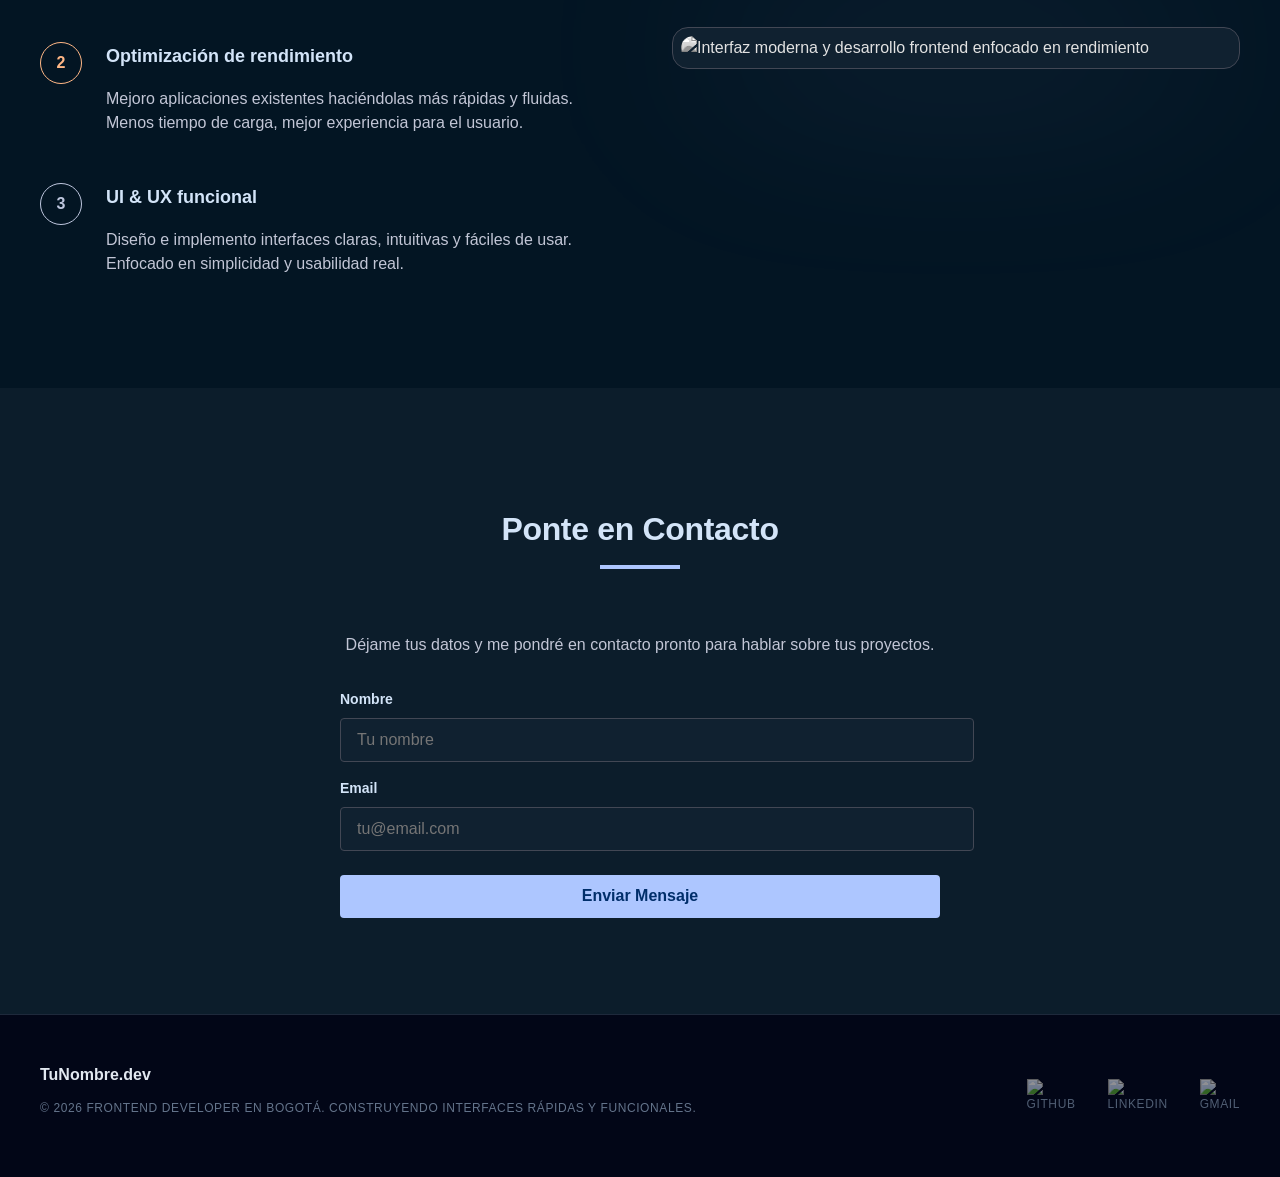
==== commit 2c0c0b03: "Update porftolio Co-authored-by: Copilot <copilot@github.com>" ====
--- a/src/container/index.html
+++ b/src/container/index.html
@@ -19,10 +19,11 @@
             <div class="nav__logo font-grotesk">DevPortfolio.io</div>
 
             <ul class="nav__links font-grotesk">
-                <li><a href="#" class="active">Inicio</a></li>
-                <li><a href="#">Sobre mi</a></li>
-                <li><a href="#">Proyectos</a></li>
-                <li><a href="#">Contacto</a></li>
+                <li><a href="#about" class="active">Sobre mí</a></li>
+                <li><a href="#projects">Proyectos</a></li>
+                <li><a href="#Skills">Habilidades</a></li>
+                <li><a href="#Services">Servicios</a></li>
+                <li><a href="#contact">Contacto</a></li>
             </ul>
         </div>
     </nav>
@@ -38,26 +39,20 @@
             </div>
 
             <div class="hero__content">
-
                 <!-- Left column -->
                 <div>
-                    <div class="hero__badge">
-                        <span class="hero__badge-dot"></span>
-                        <span class="hero__badge-text">Available for select projects</span>
-                    </div>
-
                     <h1 class="hero__title">
-                        Architecting <span class="accent">Performance-First</span> Frontend Ecosystems.
+                        Construyo <span class="accent">experiencias web rápidas</span> que la gente realmente disfruta.
                     </h1>
 
                     <p class="hero__description">
-                        I bridge the gap between complex engineering requirements and fluid user experiences.
-                        Specialized in high-scale React architectures and type-safe systems.
+                        Soy desarrollador frontend en Bogotá. Me enfoco en React, rendimiento y diseño funcional.
+                        Convierto ideas complejas en interfaces simples, rápidas y bien pensadas.
                     </p>
 
                     <div class="hero__buttons">
-                        <button class="btn-solid font-grotesk">Explore Systems</button>
-                        <button class="btn-outline font-grotesk">View Documentation</button>
+                        <button class="btn-solid font-grotesk">Ver mi trabajo</button>
+                        <button class="btn-outline font-grotesk">Sobre mí</button>
                     </div>
                 </div>
 
@@ -72,12 +67,12 @@
                         <span class="hero__code-filename">src/components/Identity.tsx</span>
                     </div>
                     <pre class="hero__code-block"><span class="code-keyword">const</span> <span class="code-secondary">Developer</span> = {
-  name: <span class="code-string">'Jordan Reese'</span>,
-  role: <span class="code-string">'Staff Frontend Engineer'</span>,
-  stack: [<span class="code-string">'React'</span>, <span class="code-string">'TS'</span>, <span class="code-string">'Node'</span>],
-  focus: <span class="code-string">'Scalability &amp; UX'</span>,
-  status: <span class="code-keyword">true</span>,
-  commit: () =&gt; <span class="code-secondary">"Excellence"</span>
+name: <span class="code-string">'Johan'</span>,
+role: <span class="code-string">'Frontend Developer'</span>,
+stack: [<span class="code-string">'React'</span>, <span class="code-string">'TypeScript'</span>, <span class="code-string">'Next.js'</span>],
+focus: <span class="code-string">'Performance &amp; UX'</span>,
+status: <span class="code-keyword">true</span>,
+commit: () =&gt; <span class="code-secondary">"Building from Bogotá 🇨🇴"</span>
 };
 
 <span class="code-comment">// Output: Ready to scale</span></pre>
@@ -85,71 +80,36 @@
 
             </div>
         </section>
-
         <!-- ══════════ About ══════════ -->
-        <section class="expertise">
+        <section id="about" class="expertise">
             <div class="container">
                 <div class="section-header">
-                    <h2 class="section-title">Technical Expertise</h2>
+                    <h2 class="section-title">Sobre mí</h2>
                     <div class="section-underline"></div>
                 </div>
 
                 <div class="bento-grid">
-
-                    <!-- Enterprise Architectures — wide -->
-                    <div class="bento-card bento-card--primary bento-card--wide">
-                        <div>
-                            <div class="bento-icon bento-icon--primary">
-                                <span class="material-symbols-outlined">layers</span>
-                            </div>
-                            <h3 class="bento-title">Enterprise Architectures</h3>
-                            <p class="bento-description">
-                                Design and implementation of complex micro-frontends and monorepo structures
-                                using Nx and Turborepo. Focused on modularity and tree-shaking.
-                            </p>
-                        </div>
-                        <div class="bento-tags">
-                            <span class="bento-tag">React 18</span>
-                            <span class="bento-tag">Next.js</span>
-                            <span class="bento-tag">Zustand</span>
-                        </div>
-                    </div>
-
-                    <!-- Core Vitals -->
-                    <div class="bento-card bento-card--tertiary">
-                        <div class="bento-icon bento-icon--tertiary">
-                            <span class="material-symbols-outlined">bolt</span>
-                        </div>
-                        <h3 class="bento-title">Core Vitals</h3>
+                    <div class="bento-card bento-card--primary">
+                        <h3 class="bento-title">Hola, soy Johan</h3>
                         <p class="bento-description">
-                            Optimization obsessive. Achieving 100/100 Lighthouse scores through aggressive
-                            caching, asset optimization, and edge computing.
+                            Soy desarrollador frontend de 22 años en Bogotá. Me apasiona crear interfaces rápidas,
+                            claras y accesibles que conecten con las personas y resuelvan problemas reales.
+                            Trabajo principalmente con React y TypeScript, cuidando el rendimiento y la experiencia de
+                            usuario en cada detalle.
                         </p>
                     </div>
-
-                    <!-- Type Systems -->
-                    <div class="bento-card bento-card--secondary">
-                        <div class="bento-icon bento-icon--secondary">
-                            <span class="material-symbols-outlined">verified_user</span>
-                        </div>
-                        <h3 class="bento-title">Type Systems</h3>
-                        <p class="bento-description">
-                            End-to-end type safety using TypeScript and GraphQL. Reducing runtime errors
-                            by 90% through rigorous schema definitions.
-                        </p>
-                    </div>
                 </div>
             </div>
         </section>
 
         <!-- ══════════ PROJECTS ══════════ -->
-        <section class="projects">
+        <section id="projects" class="projects">
             <div class="container">
 
                 <div class="projects__header">
                     <div>
                         <h2 class="section-title">Proyectos</h2>
-                        <p class="projects__subtitle">Selected works focusing on system design and tooling.</p>
+                        <div class="section-underline"></div>
                     </div>
                 </div>
 
@@ -162,10 +122,6 @@
                                 alt="Data visualization dashboard showing complex line charts and real-time analytics in a dark interface" />
                         </div>
                         <div class="project-card__meta">
-                            <div class="project-card__label project-card__label--primary">
-                                <span class="material-symbols-outlined" style="font-size:18px;">terminal</span>
-                                0x01_ANALYTICS_OS
-                            </div>
                             <h3 class="project-card__title">Quantum Dashboard</h3>
                             <p class="project-card__description">
                                 A real-time data processing engine for financial analytics. Built with Web Workers
@@ -181,10 +137,6 @@
                     <!-- Project 2 -->
                     <div class="project-card project-card--tertiary project-card--reversed">
                         <div class="project-card__meta">
-                            <div class="project-card__label project-card__label--tertiary">
-                                <span class="material-symbols-outlined" style="font-size:18px;">package</span>
-                                0x02_CORE_UI
-                            </div>
                             <h3 class="project-card__title">Aether Design System</h3>
                             <p class="project-card__description">
                                 A headless UI library built on top of Radix UI and Tailwind CSS. Provides 40+
@@ -206,7 +158,7 @@
         </section>
 
         <!-- ══════════ SKILLS ══════════ -->
-        <section class="stats">
+        <section id="Skills" class="stats">
             <div class="container">
                 <div class="section-header" style="text-align: center;">
                     <h2 class="section-title">Tecnologías & Skills</h2>
@@ -214,19 +166,23 @@
                 </div>
                 <div class="stats__grid">
                     <div>
-                        <div class="stats__label" style="font-size: 16px; font-weight: 700; margin-bottom: 8px;">HTML5</div>
+                        <div class="stats__label" style="font-size: 16px; font-weight: 700; margin-bottom: 8px;">HTML5
+                        </div>
                         <div class="stats__label">Semántica & Accesibilidad</div>
                     </div>
                     <div>
-                        <div class="stats__label" style="font-size: 16px; font-weight: 700; margin-bottom: 8px;">CSS3</div>
+                        <div class="stats__label" style="font-size: 16px; font-weight: 700; margin-bottom: 8px;">CSS3
+                        </div>
                         <div class="stats__label">Flexbox, Grid & Animaciones</div>
                     </div>
                     <div>
-                        <div class="stats__label" style="font-size: 16px; font-weight: 700; margin-bottom: 8px;">JavaScript</div>
+                        <div class="stats__label" style="font-size: 16px; font-weight: 700; margin-bottom: 8px;">
+                            JavaScript</div>
                         <div class="stats__label">ES6+, DOM & Interactividad</div>
                     </div>
                     <div>
-                        <div class="stats__label" style="font-size: 16px; font-weight: 700; margin-bottom: 8px;">React</div>
+                        <div class="stats__label" style="font-size: 16px; font-weight: 700; margin-bottom: 8px;">React
+                        </div>
                         <div class="stats__label">Componentes & Hooks</div>
                     </div>
                 </div>
@@ -234,7 +190,7 @@
         </section>
 
         <!-- ══════════ Servicios ══════════ -->
-        <section class="philosophy">
+        <section id="Services" class="philosophy">
             <div class="container">
                 <div class="philosophy__grid">
 
@@ -245,10 +201,10 @@
                             <div class="philosophy__item">
                                 <div class="philosophy__number philosophy__number--primary">1</div>
                                 <div>
-                                    <div class="philosophy__item-title">Code is for Humans</div>
+                                    <div class="philosophy__item-title">Desarrollo Frontend</div>
                                     <p class="philosophy__item-description">
-                                        Code should be self-documenting and intuitive. I prioritize readability
-                                        and maintainability over clever "one-liners".
+                                        Desarrollo aplicaciones web modernas con React y TypeScript.
+                                        Interfaces rápidas, escalables y bien estructuradas desde cero.
                                     </p>
                                 </div>
                             </div>
@@ -256,10 +212,10 @@
                             <div class="philosophy__item">
                                 <div class="philosophy__number philosophy__number--tertiary">2</div>
                                 <div>
-                                    <div class="philosophy__item-title">Performance is a Feature</div>
+                                    <div class="philosophy__item-title">Optimización de rendimiento</div>
                                     <p class="philosophy__item-description">
-                                        Speed isn't a luxury. I treat low latency and smooth frame rates as
-                                        fundamental requirements of every feature.
+                                        Mejoro aplicaciones existentes haciéndolas más rápidas y fluidas.
+                                        Menos tiempo de carga, mejor experiencia para el usuario.
                                     </p>
                                 </div>
                             </div>
@@ -267,10 +223,10 @@
                             <div class="philosophy__item">
                                 <div class="philosophy__number philosophy__number--secondary">3</div>
                                 <div>
-                                    <div class="philosophy__item-title">Accessibility by Design</div>
+                                    <div class="philosophy__item-title">UI & UX funcional</div>
                                     <p class="philosophy__item-description">
-                                        Inclusive interfaces aren't an afterthought. I build with semantic HTML
-                                        and ARIA best practices from day one.
+                                        Diseño e implemento interfaces claras, intuitivas y fáciles de usar.
+                                        Enfocado en simplicidad y usabilidad real.
                                     </p>
                                 </div>
                             </div>
@@ -282,7 +238,7 @@
                         <div class="philosophy__image-glow"></div>
                         <div class="philosophy__image-card">
                             <img src="https://lh3.googleusercontent.com/aida-public/[base64]"
-                                alt="Extreme close-up of computer circuitry and glowing blue motherboard components reflecting light" />
+                                alt="Interfaz moderna y desarrollo frontend enfocado en rendimiento" />
                         </div>
                     </div>
 
@@ -291,7 +247,8 @@
         </section>
 
         <!-- ══════════ CONTACT FORM ══════════ -->
-        <section class="expertise" style="padding: 96px 0; background: var(--color-surface-container-low);">
+        <section id="contact" class="expertise"
+            style="padding: 96px 0; background: var(--color-surface-container-low);">
             <div class="container">
                 <div class="section-header" style="text-align: center;">
                     <h2 class="section-title">Ponte en Contacto</h2>
@@ -305,14 +262,29 @@
 
                     <form style="display: flex; flex-direction: column; gap: 16px;">
                         <div>
-                            <label style="display: block; color: var(--color-on-surface); font-weight: 600; margin-bottom: 8px; font-size: 14px;">Nombre</label>
-                            <input type="text" placeholder="Tu nombre" style="width: 100%; padding: 12px 16px; background: var(--color-surface-container); border: 1px solid var(--color-outline-variant); border-radius: var(--radius-lg); color: var(--color-on-surface); font-family: inherit; font-size: 16px; transition: border-color .2s;" onmouseover="this.style.borderColor='var(--color-primary)'" onmouseout="this.style.borderColor='var(--color-outline-variant)'" onfocus="this.style.borderColor='var(--color-primary)'" onblur="this.style.borderColor='var(--color-outline-variant)'" required>
+                            <label
+                                style="display: block; color: var(--color-on-surface); font-weight: 600; margin-bottom: 8px; font-size: 14px;">Nombre</label>
+                            <input type="text" placeholder="Tu nombre"
+                                style="width: 100%; padding: 12px 16px; background: var(--color-surface-container); border: 1px solid var(--color-outline-variant); border-radius: var(--radius-lg); color: var(--color-on-surface); font-family: inherit; font-size: 16px; transition: border-color .2s;"
+                                onmouseover="this.style.borderColor='var(--color-primary)'"
+                                onmouseout="this.style.borderColor='var(--color-outline-variant)'"
+                                onfocus="this.style.borderColor='var(--color-primary)'"
+                                onblur="this.style.borderColor='var(--color-outline-variant)'" required>
                         </div>
                         <div>
-                            <label style="display: block; color: var(--color-on-surface); font-weight: 600; margin-bottom: 8px; font-size: 14px;">Email</label>
-                            <input type="email" placeholder="tu@email.com" style="width: 100%; padding: 12px 16px; background: var(--color-surface-container); border: 1px solid var(--color-outline-variant); border-radius: var(--radius-lg); color: var(--color-on-surface); font-family: inherit; font-size: 16px; transition: border-color .2s;" onmouseover="this.style.borderColor='var(--color-primary)'" onmouseout="this.style.borderColor='var(--color-outline-variant)'" onfocus="this.style.borderColor='var(--color-primary)'" onblur="this.style.borderColor='var(--color-outline-variant)'" required>
-                        </div>
-                        <button type="submit" style="padding: 12px 24px; background: var(--color-primary); color: var(--color-on-primary); border: none; border-radius: var(--radius-lg); font-weight: 700; font-family: 'Space Grotesk', sans-serif; cursor: pointer; transition: opacity .2s; margin-top: 8px;" onmouseover="this.style.opacity='0.8'" onmouseout="this.style.opacity='1'">Enviar Mensaje</button>
+                            <label
+                                style="display: block; color: var(--color-on-surface); font-weight: 600; margin-bottom: 8px; font-size: 14px;">Email</label>
+                            <input type="email" placeholder="tu@email.com"
+                                style="width: 100%; padding: 12px 16px; background: var(--color-surface-container); border: 1px solid var(--color-outline-variant); border-radius: var(--radius-lg); color: var(--color-on-surface); font-family: inherit; font-size: 16px; transition: border-color .2s;"
+                                onmouseover="this.style.borderColor='var(--color-primary)'"
+                                onmouseout="this.style.borderColor='var(--color-outline-variant)'"
+                                onfocus="this.style.borderColor='var(--color-primary)'"
+                                onblur="this.style.borderColor='var(--color-outline-variant)'" required>
+                        </div>
+                        <button type="submit"
+                            style="padding: 12px 24px; background: var(--color-primary); color: var(--color-on-primary); border: none; border-radius: var(--radius-lg); font-weight: 700; font-family: 'Space Grotesk', sans-serif; cursor: pointer; transition: opacity .2s; margin-top: 8px;"
+                            onmouseover="this.style.opacity='0.8'" onmouseout="this.style.opacity='1'">Enviar
+                            Mensaje</button>
                     </form>
                 </div>
             </div>
@@ -324,18 +296,23 @@
     <footer class="footer">
         <div class="footer__inner">
             <div>
-                <div class="footer__brand">DevPortfolio.io</div>
-                <p class="footer__copy">© 2024 Built with Precision. Engineering-first mindset.</p>
+                <div class="footer__brand">TuNombre.dev</div>
+                <p class="footer__copy">© 2026 Frontend Developer en Bogotá. Construyendo interfaces rápidas y
+                    funcionales.</p>
             </div>
             <nav class="footer__links" aria-label="Footer links">
-                <a href="#" class="footer__link"><img src="https://cdn.jsdelivr.net/npm/simple-icons@v10/icons/github.svg" alt="GitHub" width="16" height="16"> GitHub</a>
-                <a href="#" class="footer__link"><img src="https://cdn.jsdelivr.net/npm/simple-icons@v10/icons/linkedin.svg" alt="LinkedIn" width="16" height="16"> LinkedIn</a>
-                <a href="#" class="footer__link"><img src="https://cdn.jsdelivr.net/npm/simple-icons@v10/icons/gmail.svg" alt="Gmail" width="16" height="16"> Gmail</a>
+                <a href="#" class="footer__link"><img
+                        src="https://cdn.jsdelivr.net/npm/simple-icons@v10/icons/github.svg" alt="GitHub" width="16"
+                        height="16"> GitHub</a>
+                <a href="#" class="footer__link"><img
+                        src="https://cdn.jsdelivr.net/npm/simple-icons@v10/icons/linkedin.svg" alt="LinkedIn" width="16"
+                        height="16"> LinkedIn</a>
+                <a href="#" class="footer__link"><img
+                        src="https://cdn.jsdelivr.net/npm/simple-icons@v10/icons/gmail.svg" alt="Gmail" width="16"
+                        height="16"> Gmail</a>
             </nav>
         </div>
     </footer>
-
-    <script src="main.js"></script>
 </body>
 
 </html>
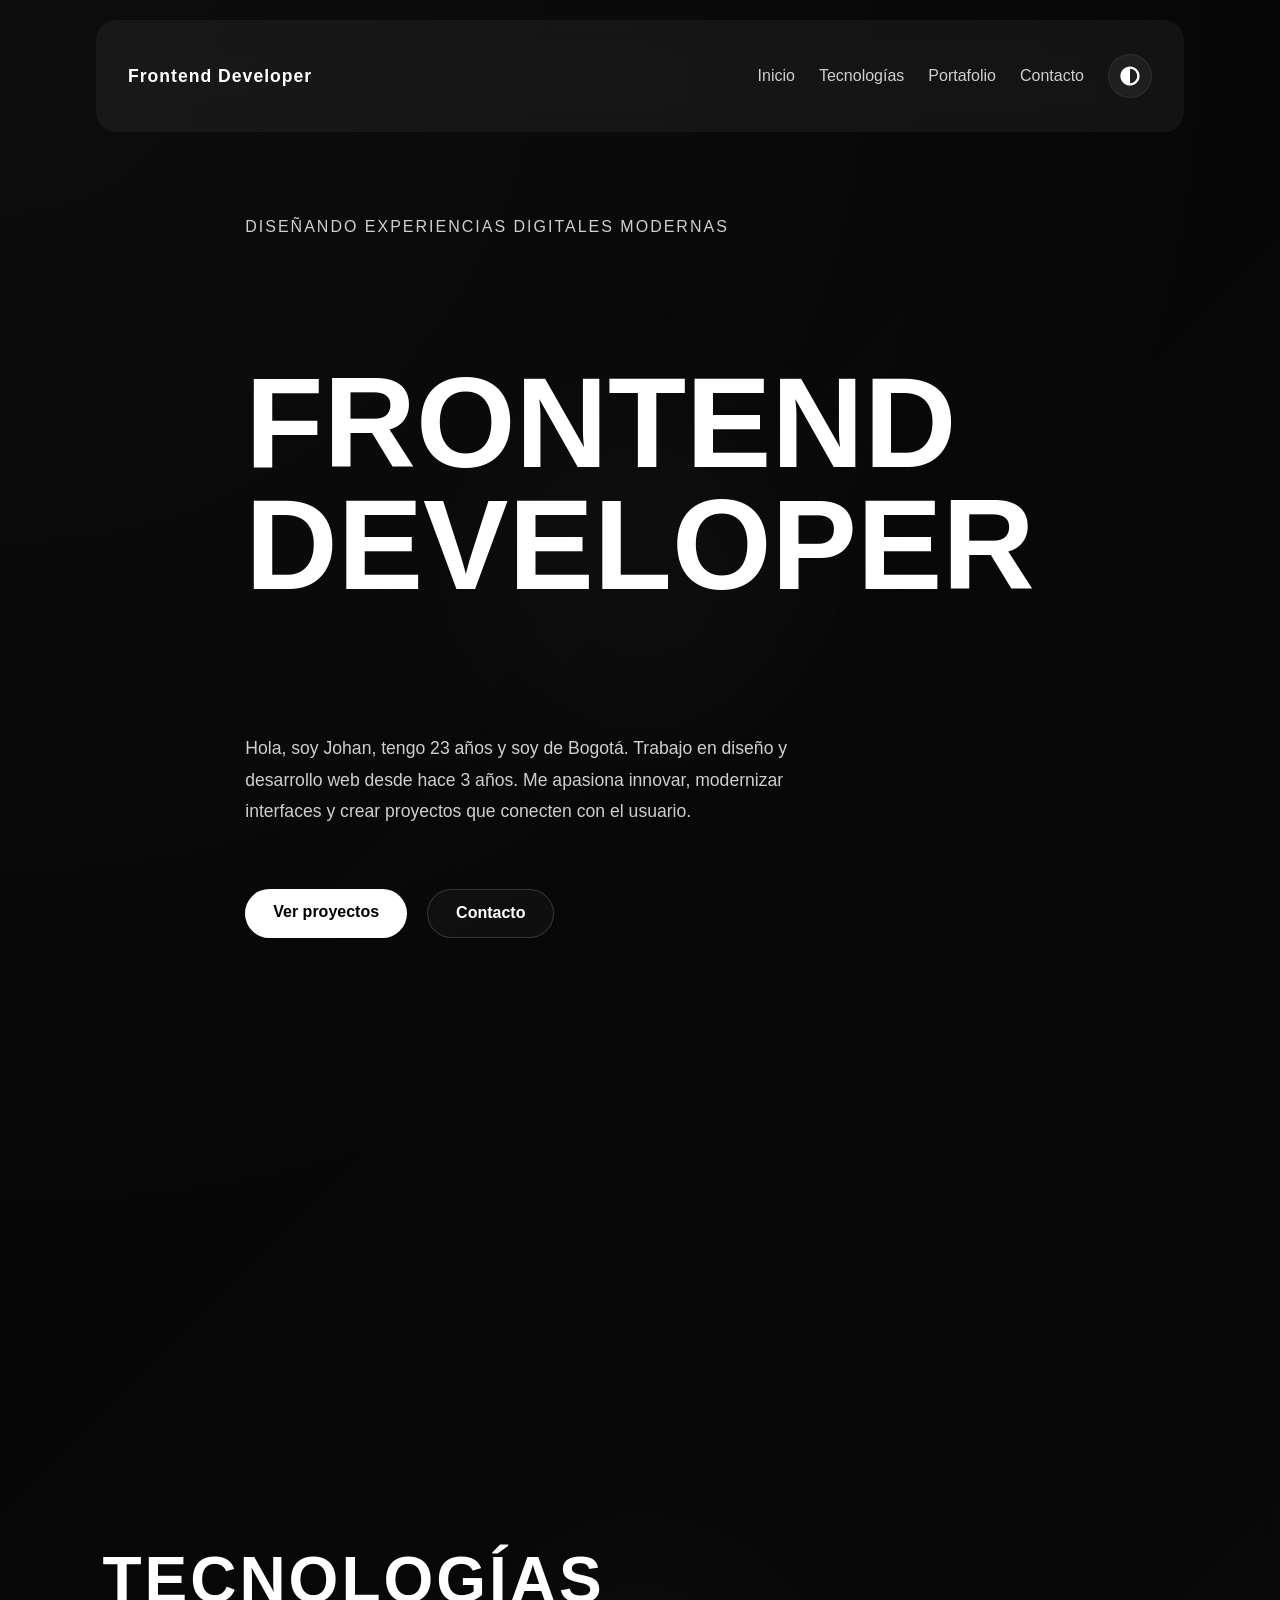
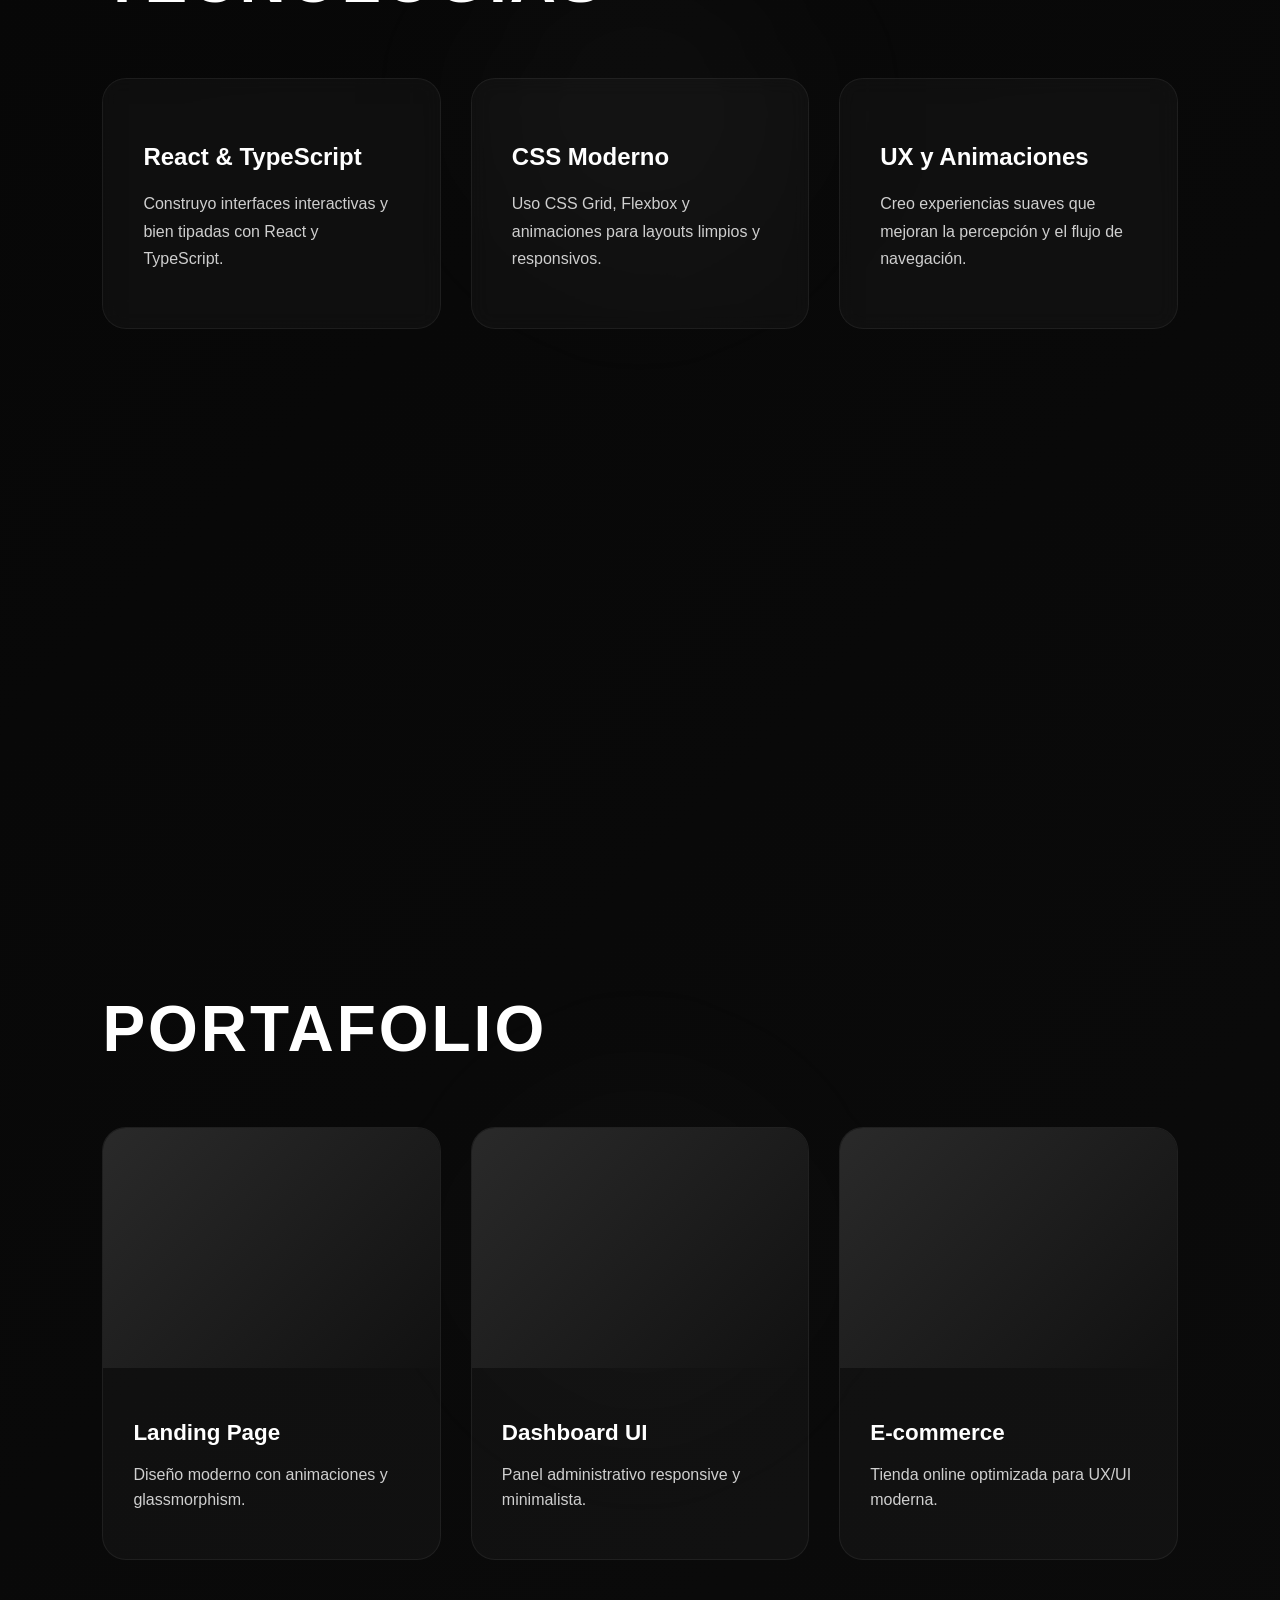
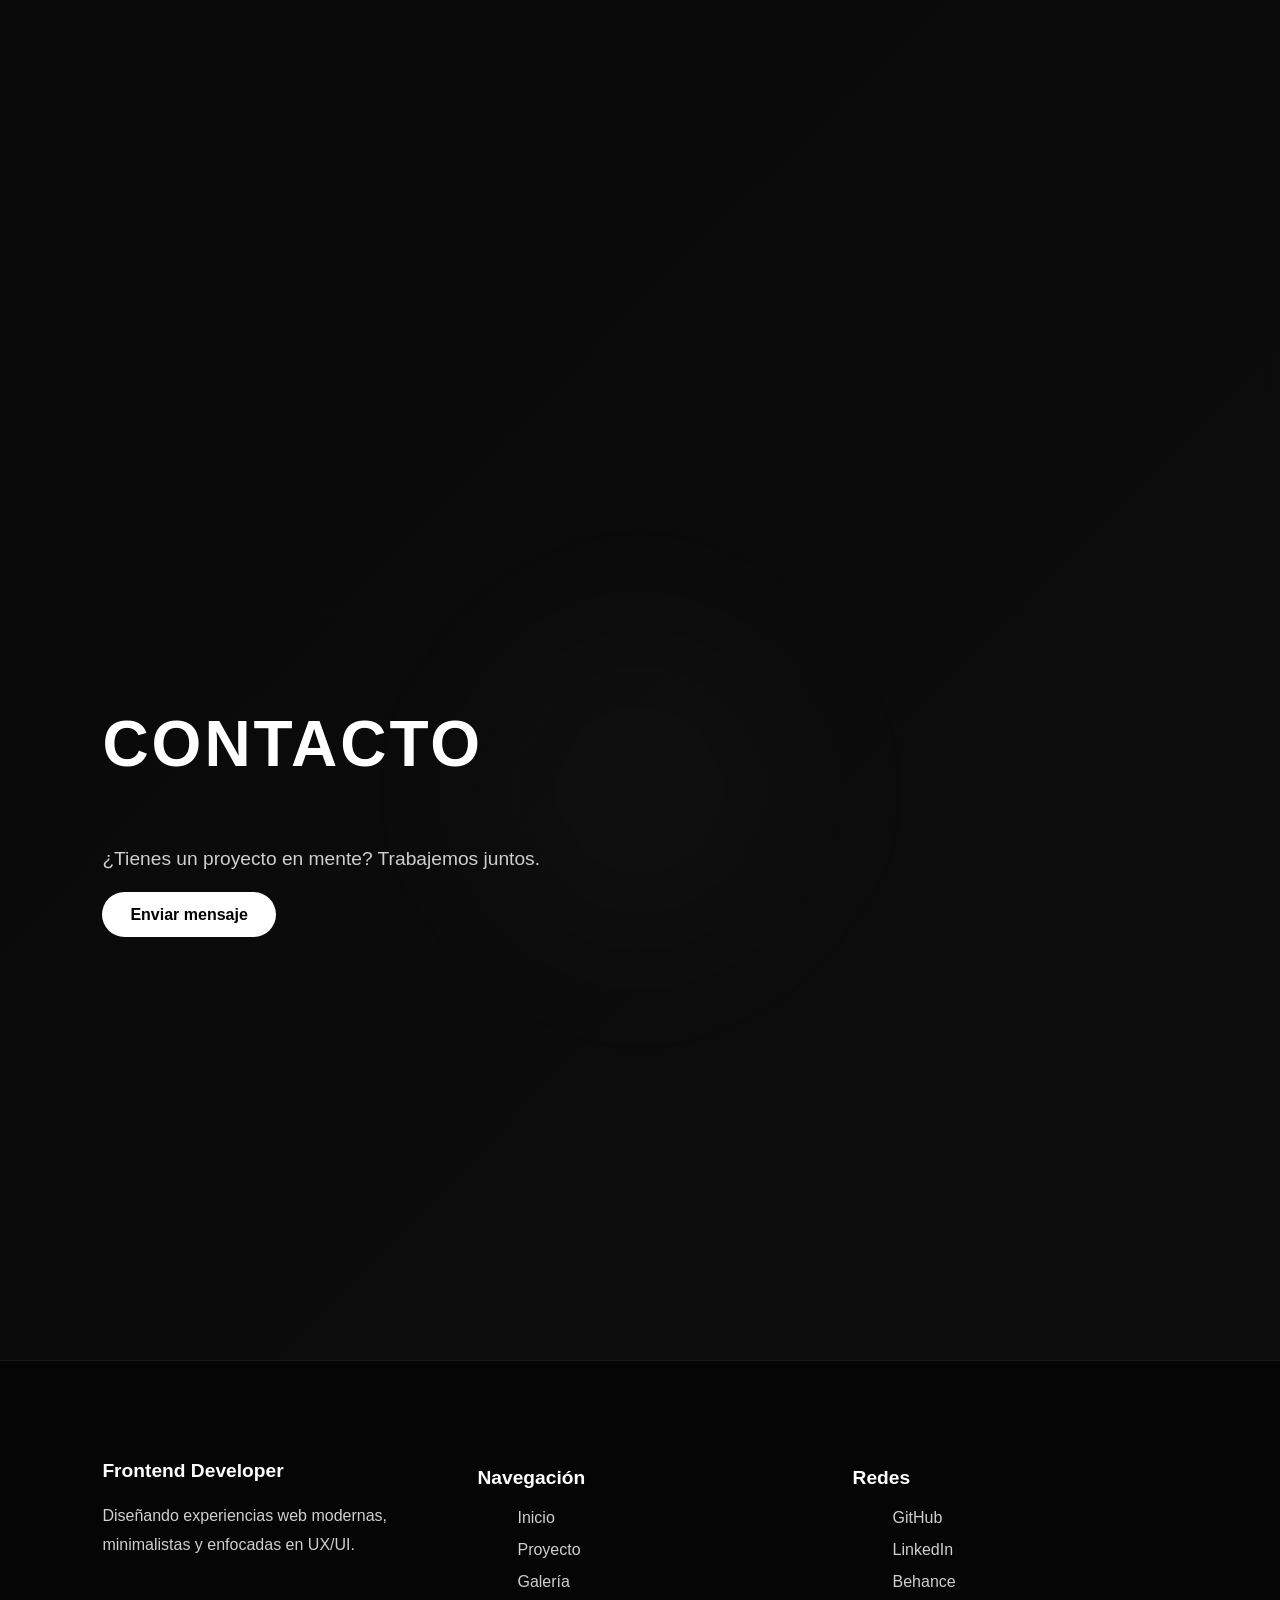
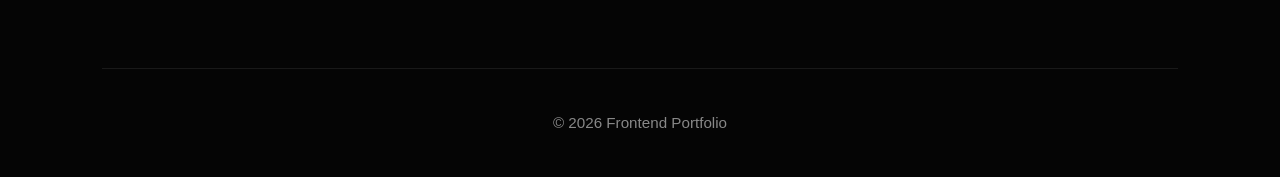
==== commit 9dd7f76a: "Update Co-authored-by: Copilot <copilot@github.com>" ====
--- a/src/container/index.html
+++ b/src/container/index.html
@@ -1,318 +1,378 @@
 <!DOCTYPE html>
-<html lang="en">
+<html lang="es">
 
 <head>
     <meta charset="UTF-8" />
     <meta name="viewport" content="width=device-width, initial-scale=1.0" />
-    <title>DevPortfolio.io</title>
-
-    <!-- Fonts -->
-    <link rel="preconnect" href="https://fonts.googleapis.com" />
-    <link rel="preconnect" href="https://fonts.gstatic.com" crossorigin />
-    <link rel="stylesheet" href="/src/assets/css/styles.css" />
+    <title>Welcome</title>
+    <link rel="stylesheet" href="/src/assets/css/styles.css">
 </head>
 
-<body>
-    <!-- Nav -->
-    <nav class="nav">
-        <div class="nav__inner">
-            <div class="nav__logo font-grotesk">DevPortfolio.io</div>
-
-            <ul class="nav__links font-grotesk">
-                <li><a href="#about" class="active">Sobre mí</a></li>
-                <li><a href="#projects">Proyectos</a></li>
-                <li><a href="#Skills">Habilidades</a></li>
-                <li><a href="#Services">Servicios</a></li>
-                <li><a href="#contact">Contacto</a></li>
+<body class="preload">
+    <!-- =========================
+       HEADER
+  ========================== -->
+    <header>
+        <nav class="navbar animate-on-load">
+            <div class="logo">
+                <span>Frontend Developer</span>
+            </div>
+            <ul class="nav-links">
+                <li><a href="#inicio" class="nav-link">Inicio</a></li>
+                <li><a href="#tecnologias" class="nav-link">Tecnologías</a></li>
+                <li><a href="#portafolio" class="nav-link">Portafolio</a></li>
+                <li><a href="#contacto" class="nav-link">Contacto</a></li>
+                <li>
+                    <button class="theme-toggle icon-btn" type="button" aria-label="Cambiar modo de color">
+                        <img src="/src/assets/image/circle-half-stroke-solid-full.svg" alt="Icono">
+                    </button>
+                </li>
             </ul>
+        </nav>
+    </header>
+
+    <!-- =========================
+       HERO
+  ========================== -->
+    <section id="inicio">
+
+        <div class="hero-container animate-on-load">
+
+            <p class="hero-subtitle">
+                Diseñando experiencias digitales modernas
+            </p>
+
+            <h1>
+                Frontend <br>
+                Developer
+            </h1>
+
+            <p class="hero-description">
+                Hola, soy Johan, tengo 23 años y soy de Bogotá. Trabajo en diseño y desarrollo web desde hace 3 años. Me apasiona innovar, modernizar interfaces y crear proyectos que conecten con el usuario.
+            </p>
+
+            <div class="hero-buttons">
+
+                <a href="#portafolio" class="btn-primary">
+                    Ver proyectos
+                </a>
+
+                <a href="#contacto" class="btn-secondary">
+                    Contacto
+                </a>
+
+            </div>
+
         </div>
-    </nav>
-
-    <main style="padding-top:64px;">
-
-        <!-- ══════════ HERO ══════════ -->
-        <section class="hero">
-            <div class="hero__bg">
-                <div class="hero__bg-gradient"></div>
-                <div class="hero__glow-right"></div>
-                <div class="hero__glow-left"></div>
+
+    </section>
+
+    <!-- =========================
+       TECNOLOGÍAS
+  ========================== -->
+    <section id="tecnologias">
+
+        <div class="section-container animate-on-load">
+
+            <h2 class="section-title">
+                Tecnologías
+            </h2>
+
+            <div class="services-grid">
+
+                <article class="card">
+
+                    <h3>React & TypeScript</h3>
+
+                    <p>
+                        Construyo interfaces interactivas y bien tipadas
+                        con React y TypeScript.
+                    </p>
+
+                </article>
+
+                <article class="card">
+
+                    <h3>CSS Moderno</h3>
+
+                    <p>
+                        Uso CSS Grid, Flexbox y animaciones para layouts
+                        limpios y responsivos.
+                    </p>
+
+                </article>
+
+                <article class="card">
+
+                    <h3>UX y Animaciones</h3>
+
+                    <p>
+                        Creo experiencias suaves que mejoran la percepción
+                        y el flujo de navegación.
+                    </p>
+
+                </article>
+
             </div>
 
-            <div class="hero__content">
-                <!-- Left column -->
-                <div>
-                    <h1 class="hero__title">
-                        Construyo <span class="accent">experiencias web rápidas</span> que la gente realmente disfruta.
-                    </h1>
-
-                    <p class="hero__description">
-                        Soy desarrollador frontend en Bogotá. Me enfoco en React, rendimiento y diseño funcional.
-                        Convierto ideas complejas en interfaces simples, rápidas y bien pensadas.
-                    </p>
-
-                    <div class="hero__buttons">
-                        <button class="btn-solid font-grotesk">Ver mi trabajo</button>
-                        <button class="btn-outline font-grotesk">Sobre mí</button>
+        </div>
+
+    </section>
+
+    <!-- =========================
+       PORTAFOLIO
+  ========================== -->
+    <section id="portafolio">
+
+        <div class="section-container">
+
+            <h2 class="section-title">
+                Portafolio
+            </h2>
+
+            <div class="portfolio-grid">
+
+                <article class="project-card">
+
+                    <div class="project-image"></div>
+
+                    <div class="project-content">
+
+                        <h3>Landing Page</h3>
+
+                        <p>
+                            Diseño moderno con animaciones y glassmorphism.
+                        </p>
+
                     </div>
-                </div>
-
-                <!-- Right column — code card -->
-                <div class="hero__code-card">
-                    <div class="hero__code-header">
-                        <div class="hero__dots">
-                            <div class="hero__dot hero__dot--red"></div>
-                            <div class="hero__dot hero__dot--amber"></div>
-                            <div class="hero__dot hero__dot--green"></div>
-                        </div>
-                        <span class="hero__code-filename">src/components/Identity.tsx</span>
+
+                </article>
+
+                <article class="project-card">
+
+                    <div class="project-image"></div>
+
+                    <div class="project-content">
+
+                        <h3>Dashboard UI</h3>
+
+                        <p>
+                            Panel administrativo responsive y minimalista.
+                        </p>
+
                     </div>
-                    <pre class="hero__code-block"><span class="code-keyword">const</span> <span class="code-secondary">Developer</span> = {
-name: <span class="code-string">'Johan'</span>,
-role: <span class="code-string">'Frontend Developer'</span>,
-stack: [<span class="code-string">'React'</span>, <span class="code-string">'TypeScript'</span>, <span class="code-string">'Next.js'</span>],
-focus: <span class="code-string">'Performance &amp; UX'</span>,
-status: <span class="code-keyword">true</span>,
-commit: () =&gt; <span class="code-secondary">"Building from Bogotá 🇨🇴"</span>
-};
-
-<span class="code-comment">// Output: Ready to scale</span></pre>
-                </div>
+
+                </article>
+
+                <article class="project-card">
+
+                    <div class="project-image"></div>
+
+                    <div class="project-content">
+
+                        <h3>E-commerce</h3>
+
+                        <p>
+                            Tienda online optimizada para UX/UI moderna.
+                        </p>
+
+                    </div>
+
+                </article>
 
             </div>
-        </section>
-        <!-- ══════════ About ══════════ -->
-        <section id="about" class="expertise">
-            <div class="container">
-                <div class="section-header">
-                    <h2 class="section-title">Sobre mí</h2>
-                    <div class="section-underline"></div>
-                </div>
-
-                <div class="bento-grid">
-                    <div class="bento-card bento-card--primary">
-                        <h3 class="bento-title">Hola, soy Johan</h3>
-                        <p class="bento-description">
-                            Soy desarrollador frontend de 22 años en Bogotá. Me apasiona crear interfaces rápidas,
-                            claras y accesibles que conecten con las personas y resuelvan problemas reales.
-                            Trabajo principalmente con React y TypeScript, cuidando el rendimiento y la experiencia de
-                            usuario en cada detalle.
-                        </p>
-                    </div>
-                </div>
-            </div>
-        </section>
-
-        <!-- ══════════ PROJECTS ══════════ -->
-        <section id="projects" class="projects">
-            <div class="container">
-
-                <div class="projects__header">
-                    <div>
-                        <h2 class="section-title">Proyectos</h2>
-                        <div class="section-underline"></div>
-                    </div>
-                </div>
-
-                <div class="projects__list">
-
-                    <!-- Project 1 -->
-                    <div class="project-card project-card--primary">
-                        <div class="project-card__image-wrap">
-                            <img src="https://lh3.googleusercontent.com/aida-public/[base64]"
-                                alt="Data visualization dashboard showing complex line charts and real-time analytics in a dark interface" />
-                        </div>
-                        <div class="project-card__meta">
-                            <h3 class="project-card__title">Quantum Dashboard</h3>
-                            <p class="project-card__description">
-                                A real-time data processing engine for financial analytics. Built with Web Workers
-                                for non-blocking UI and D3.js for high-density visualizations.
-                            </p>
-                            <div class="project-card__actions">
-                                <span class="material-symbols-outlined project-card__icon">link</span>
-                                <span class="material-symbols-outlined project-card__icon">code</span>
-                            </div>
-                        </div>
-                    </div>
-
-                    <!-- Project 2 -->
-                    <div class="project-card project-card--tertiary project-card--reversed">
-                        <div class="project-card__meta">
-                            <h3 class="project-card__title">Aether Design System</h3>
-                            <p class="project-card__description">
-                                A headless UI library built on top of Radix UI and Tailwind CSS. Provides 40+
-                                accessible components with built-in dark mode and theming support.
-                            </p>
-                            <div class="project-card__actions">
-                                <span class="material-symbols-outlined project-card__icon">link</span>
-                                <span class="material-symbols-outlined project-card__icon">code</span>
-                            </div>
-                        </div>
-                        <div class="project-card__image-wrap">
-                            <img src="https://lh3.googleusercontent.com/aida-public/[base64]"
-                                alt="Modern dark UI design system components neatly arranged showing buttons, inputs, and toggles" />
-                        </div>
-                    </div>
-
-                </div>
-            </div>
-        </section>
-
-        <!-- ══════════ SKILLS ══════════ -->
-        <section id="Skills" class="stats">
-            <div class="container">
-                <div class="section-header" style="text-align: center;">
-                    <h2 class="section-title">Tecnologías & Skills</h2>
-                    <div class="section-underline" style="margin-left: auto; margin-right: auto;"></div>
-                </div>
-                <div class="stats__grid">
-                    <div>
-                        <div class="stats__label" style="font-size: 16px; font-weight: 700; margin-bottom: 8px;">HTML5
-                        </div>
-                        <div class="stats__label">Semántica & Accesibilidad</div>
-                    </div>
-                    <div>
-                        <div class="stats__label" style="font-size: 16px; font-weight: 700; margin-bottom: 8px;">CSS3
-                        </div>
-                        <div class="stats__label">Flexbox, Grid & Animaciones</div>
-                    </div>
-                    <div>
-                        <div class="stats__label" style="font-size: 16px; font-weight: 700; margin-bottom: 8px;">
-                            JavaScript</div>
-                        <div class="stats__label">ES6+, DOM & Interactividad</div>
-                    </div>
-                    <div>
-                        <div class="stats__label" style="font-size: 16px; font-weight: 700; margin-bottom: 8px;">React
-                        </div>
-                        <div class="stats__label">Componentes & Hooks</div>
-                    </div>
-                </div>
-            </div>
-        </section>
-
-        <!-- ══════════ Servicios ══════════ -->
-        <section id="Services" class="philosophy">
-            <div class="container">
-                <div class="philosophy__grid">
-
-                    <div>
-                        <h2 class="philosophy__title">Servicios</h2>
-                        <div class="philosophy__list">
-
-                            <div class="philosophy__item">
-                                <div class="philosophy__number philosophy__number--primary">1</div>
-                                <div>
-                                    <div class="philosophy__item-title">Desarrollo Frontend</div>
-                                    <p class="philosophy__item-description">
-                                        Desarrollo aplicaciones web modernas con React y TypeScript.
-                                        Interfaces rápidas, escalables y bien estructuradas desde cero.
-                                    </p>
-                                </div>
-                            </div>
-
-                            <div class="philosophy__item">
-                                <div class="philosophy__number philosophy__number--tertiary">2</div>
-                                <div>
-                                    <div class="philosophy__item-title">Optimización de rendimiento</div>
-                                    <p class="philosophy__item-description">
-                                        Mejoro aplicaciones existentes haciéndolas más rápidas y fluidas.
-                                        Menos tiempo de carga, mejor experiencia para el usuario.
-                                    </p>
-                                </div>
-                            </div>
-
-                            <div class="philosophy__item">
-                                <div class="philosophy__number philosophy__number--secondary">3</div>
-                                <div>
-                                    <div class="philosophy__item-title">UI & UX funcional</div>
-                                    <p class="philosophy__item-description">
-                                        Diseño e implemento interfaces claras, intuitivas y fáciles de usar.
-                                        Enfocado en simplicidad y usabilidad real.
-                                    </p>
-                                </div>
-                            </div>
-
-                        </div>
-                    </div>
-
-                    <div class="philosophy__image-wrap">
-                        <div class="philosophy__image-glow"></div>
-                        <div class="philosophy__image-card">
-                            <img src="https://lh3.googleusercontent.com/aida-public/[base64]"
-                                alt="Interfaz moderna y desarrollo frontend enfocado en rendimiento" />
-                        </div>
-                    </div>
-
-                </div>
-            </div>
-        </section>
-
-        <!-- ══════════ CONTACT FORM ══════════ -->
-        <section id="contact" class="expertise"
-            style="padding: 96px 0; background: var(--color-surface-container-low);">
-            <div class="container">
-                <div class="section-header" style="text-align: center;">
-                    <h2 class="section-title">Ponte en Contacto</h2>
-                    <div class="section-underline" style="margin: 16px auto 0 auto;"></div>
-                </div>
-
-                <div style="max-width: 600px; margin: 48px auto 0 auto;">
-                    <p style="text-align: center; color: var(--color-on-surface-variant); margin-bottom: 32px;">
-                        Déjame tus datos y me pondré en contacto pronto para hablar sobre tus proyectos.
-                    </p>
-
-                    <form style="display: flex; flex-direction: column; gap: 16px;">
-                        <div>
-                            <label
-                                style="display: block; color: var(--color-on-surface); font-weight: 600; margin-bottom: 8px; font-size: 14px;">Nombre</label>
-                            <input type="text" placeholder="Tu nombre"
-                                style="width: 100%; padding: 12px 16px; background: var(--color-surface-container); border: 1px solid var(--color-outline-variant); border-radius: var(--radius-lg); color: var(--color-on-surface); font-family: inherit; font-size: 16px; transition: border-color .2s;"
-                                onmouseover="this.style.borderColor='var(--color-primary)'"
-                                onmouseout="this.style.borderColor='var(--color-outline-variant)'"
-                                onfocus="this.style.borderColor='var(--color-primary)'"
-                                onblur="this.style.borderColor='var(--color-outline-variant)'" required>
-                        </div>
-                        <div>
-                            <label
-                                style="display: block; color: var(--color-on-surface); font-weight: 600; margin-bottom: 8px; font-size: 14px;">Email</label>
-                            <input type="email" placeholder="tu@email.com"
-                                style="width: 100%; padding: 12px 16px; background: var(--color-surface-container); border: 1px solid var(--color-outline-variant); border-radius: var(--radius-lg); color: var(--color-on-surface); font-family: inherit; font-size: 16px; transition: border-color .2s;"
-                                onmouseover="this.style.borderColor='var(--color-primary)'"
-                                onmouseout="this.style.borderColor='var(--color-outline-variant)'"
-                                onfocus="this.style.borderColor='var(--color-primary)'"
-                                onblur="this.style.borderColor='var(--color-outline-variant)'" required>
-                        </div>
-                        <button type="submit"
-                            style="padding: 12px 24px; background: var(--color-primary); color: var(--color-on-primary); border: none; border-radius: var(--radius-lg); font-weight: 700; font-family: 'Space Grotesk', sans-serif; cursor: pointer; transition: opacity .2s; margin-top: 8px;"
-                            onmouseover="this.style.opacity='0.8'" onmouseout="this.style.opacity='1'">Enviar
-                            Mensaje</button>
-                    </form>
-                </div>
-            </div>
-        </section>
-
-    </main>
-
-    <!-- ══════════ FOOTER ══════════ -->
-    <footer class="footer">
-        <div class="footer__inner">
-            <div>
-                <div class="footer__brand">TuNombre.dev</div>
-                <p class="footer__copy">© 2026 Frontend Developer en Bogotá. Construyendo interfaces rápidas y
-                    funcionales.</p>
-            </div>
-            <nav class="footer__links" aria-label="Footer links">
-                <a href="#" class="footer__link"><img
-                        src="https://cdn.jsdelivr.net/npm/simple-icons@v10/icons/github.svg" alt="GitHub" width="16"
-                        height="16"> GitHub</a>
-                <a href="#" class="footer__link"><img
-                        src="https://cdn.jsdelivr.net/npm/simple-icons@v10/icons/linkedin.svg" alt="LinkedIn" width="16"
-                        height="16"> LinkedIn</a>
-                <a href="#" class="footer__link"><img
-                        src="https://cdn.jsdelivr.net/npm/simple-icons@v10/icons/gmail.svg" alt="Gmail" width="16"
-                        height="16"> Gmail</a>
-            </nav>
+
         </div>
-    </footer>
+
+    </section>
+
+    <!-- =========================
+       CONTACTO
+  ========================== -->
+    <section id="contacto">
+
+        <div class="section-container">
+
+            <h2 class="section-title">
+                Contacto
+            </h2>
+
+            <p class="contact-text">
+                ¿Tienes un proyecto en mente?
+                Trabajemos juntos.
+            </p>
+
+            <a href="mailto:correo@portfolio.com" class="btn-primary">
+                Enviar mensaje
+            </a>
+
+        </div>
+
+    </section>
+
+
+  <!-- =========================
+       FOOTER
+  ========================== -->
+  <footer>
+
+    <div class="footer-container">
+
+      <div class="footer-brand">
+
+        <h3>
+          Frontend Developer
+        </h3>
+
+        <p>
+
+          Diseñando experiencias web modernas,
+          minimalistas y enfocadas en UX/UI.
+
+        </p>
+
+      </div>
+
+      <div class="footer-links">
+
+        <h4>
+          Navegación
+        </h4>
+
+        <ul>
+
+          <li>
+            <a href="index.html">
+              Inicio
+            </a>
+          </li>
+
+          <li>
+            <a href="#overview">
+              Proyecto
+            </a>
+          </li>
+
+          <li>
+            <a href="#gallery">
+              Galería
+            </a>
+          </li>
+
+        </ul>
+
+      </div>
+
+      <div class="footer-social">
+
+        <h4>
+          Redes
+        </h4>
+
+        <ul>
+
+          <li>
+            <a href="#">
+              GitHub
+            </a>
+          </li>
+
+          <li>
+            <a href="#">
+              LinkedIn
+            </a>
+          </li>
+
+          <li>
+            <a href="#">
+              Behance
+            </a>
+          </li>
+
+        </ul>
+
+      </div>
+
+    </div>
+
+    <div class="footer-bottom">
+
+      <p>
+        © 2026 Frontend Portfolio
+      </p>
+
+    </div>
+
+  </footer>
+
+    <!-- =========================
+       SCRIPT
+  ========================== -->
+    <script>
+
+        const sections = document.querySelectorAll("section");
+
+        const logoText = document.querySelector(".logo span");
+
+        const observer = new IntersectionObserver((entries) => {
+
+            entries.forEach(entry => {
+
+                if (entry.isIntersecting) {
+
+                    const title =
+                        entry.target.querySelector("h1, h2");
+
+                    if (title) {
+                        logoText.textContent = title.textContent;
+                    }
+
+                }
+
+            });
+
+        }, {
+            threshold: 0.6
+        });
+
+        sections.forEach(section => {
+            observer.observe(section);
+        });
+
+        const navLinks = document.querySelectorAll('.nav-link');
+        navLinks.forEach(link => {
+            link.addEventListener('click', (event) => {
+                event.preventDefault();
+                const targetId = link.getAttribute('href').slice(1);
+                const targetSection = document.getElementById(targetId);
+                if (targetSection) {
+                    targetSection.scrollIntoView({ behavior: 'smooth', block: 'start' });
+                }
+            });
+        });
+
+        const themeToggle = document.querySelector('.theme-toggle');
+        const root = document.body;
+
+        const applyTheme = (theme) => {
+            root.classList.toggle('light-mode', theme === 'light');
+            localStorage.setItem('theme', theme);
+        };
+
+        const storedTheme = localStorage.getItem('theme');
+        const initialTheme = storedTheme === 'light' ? 'light' : 'dark';
+        applyTheme(initialTheme);
+
+        document.body.classList.remove('preload');
+        document.body.classList.add('loaded');
+
+        themeToggle.addEventListener('click', () => {
+            const nextTheme = root.classList.contains('light-mode') ? 'dark' : 'light';
+            applyTheme(nextTheme);
+        });
+
+    </script>
+
 </body>
 
 </html>
